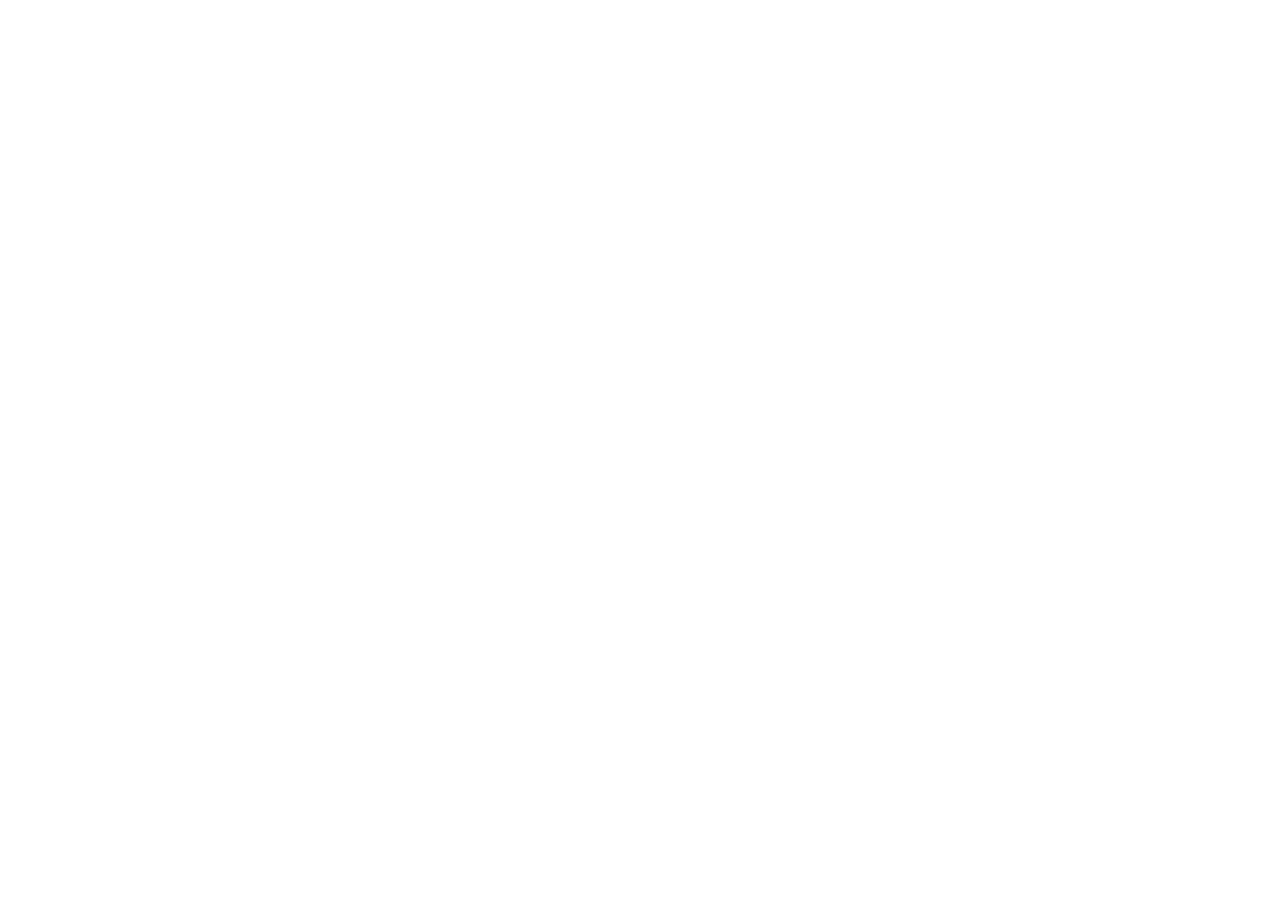
==== index.html @ 4e996780 "Add files via upload" ====
<!doctype html>
<html lang="en">
  <head>
    <meta charset="UTF-8" />
    <link rel="icon" type="image/svg+xml" href="/favicon.svg" />
    <meta name="viewport" content="width=device-width, initial-scale=1.0" />
    <title>part1</title>
  </head>
  <body>
    <div id="root"></div>
    <script type="module" src="/src/main.jsx"></script>
  </body>
</html>
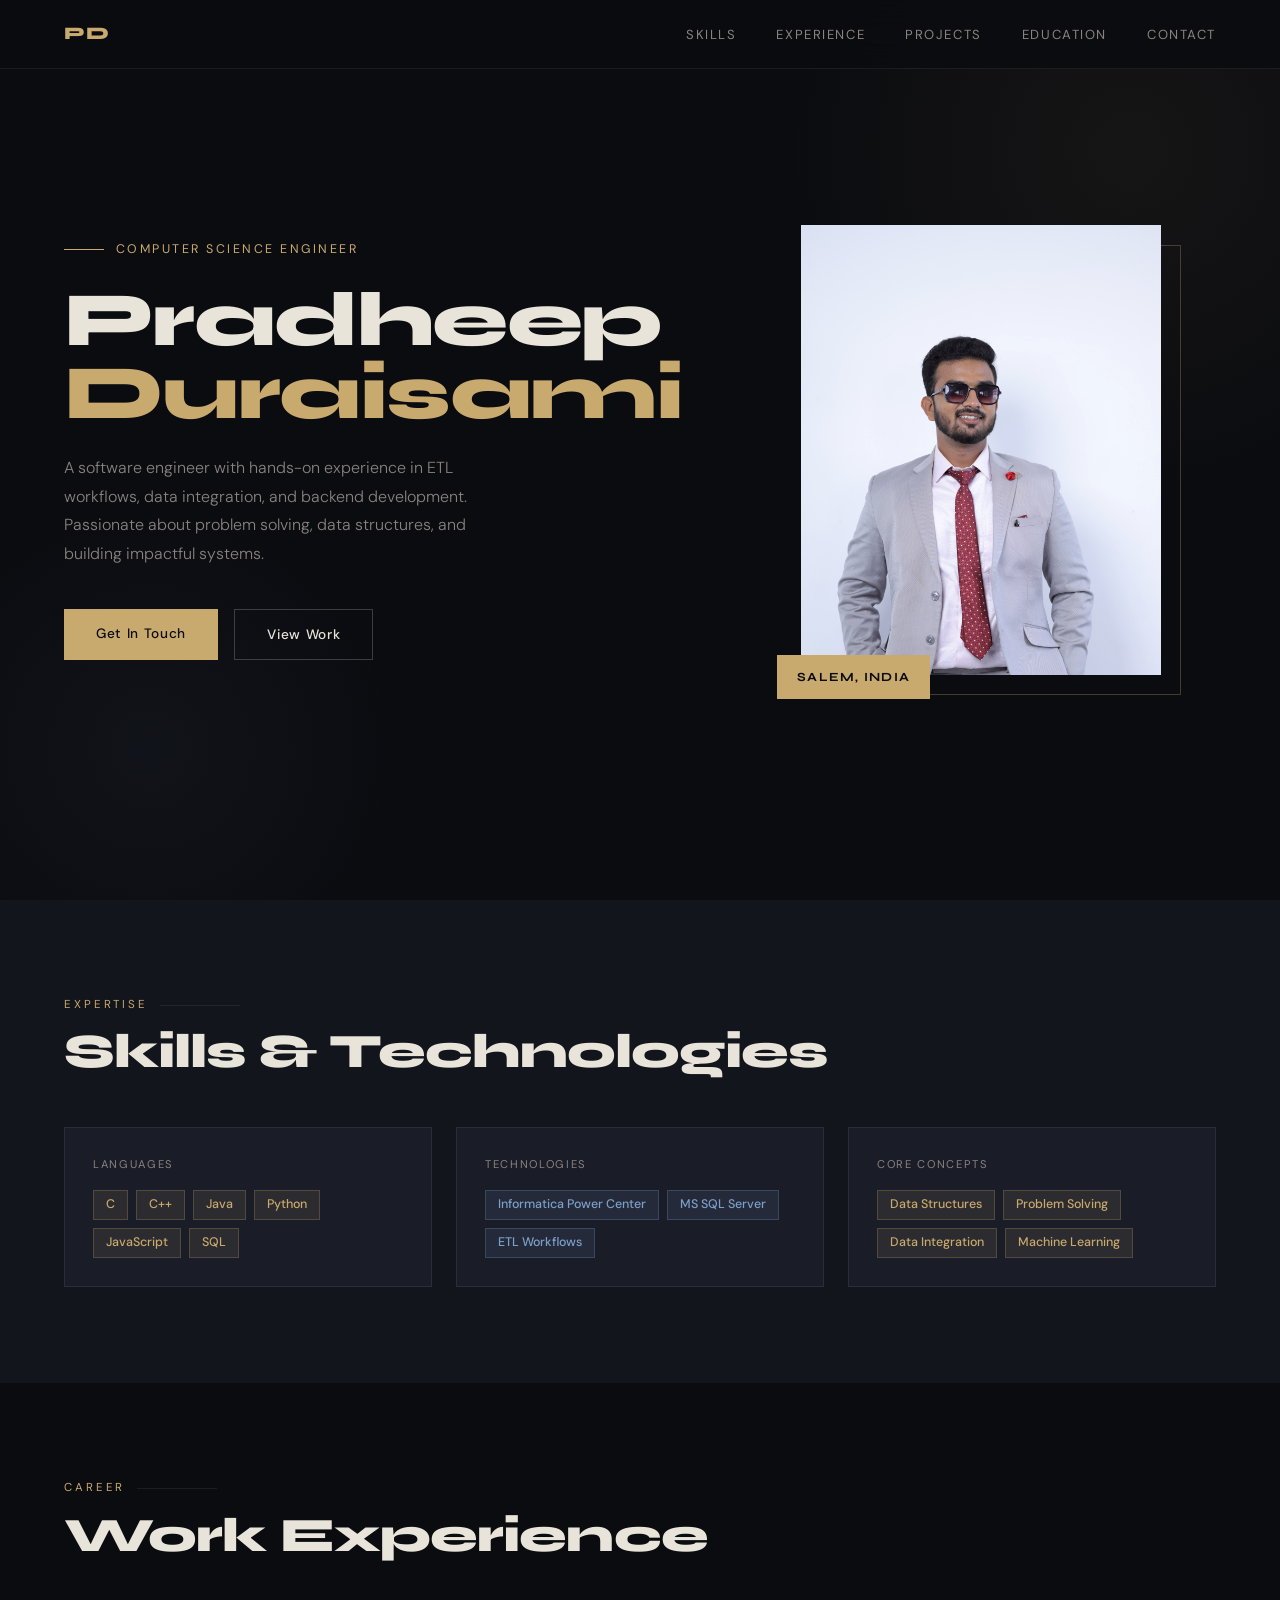
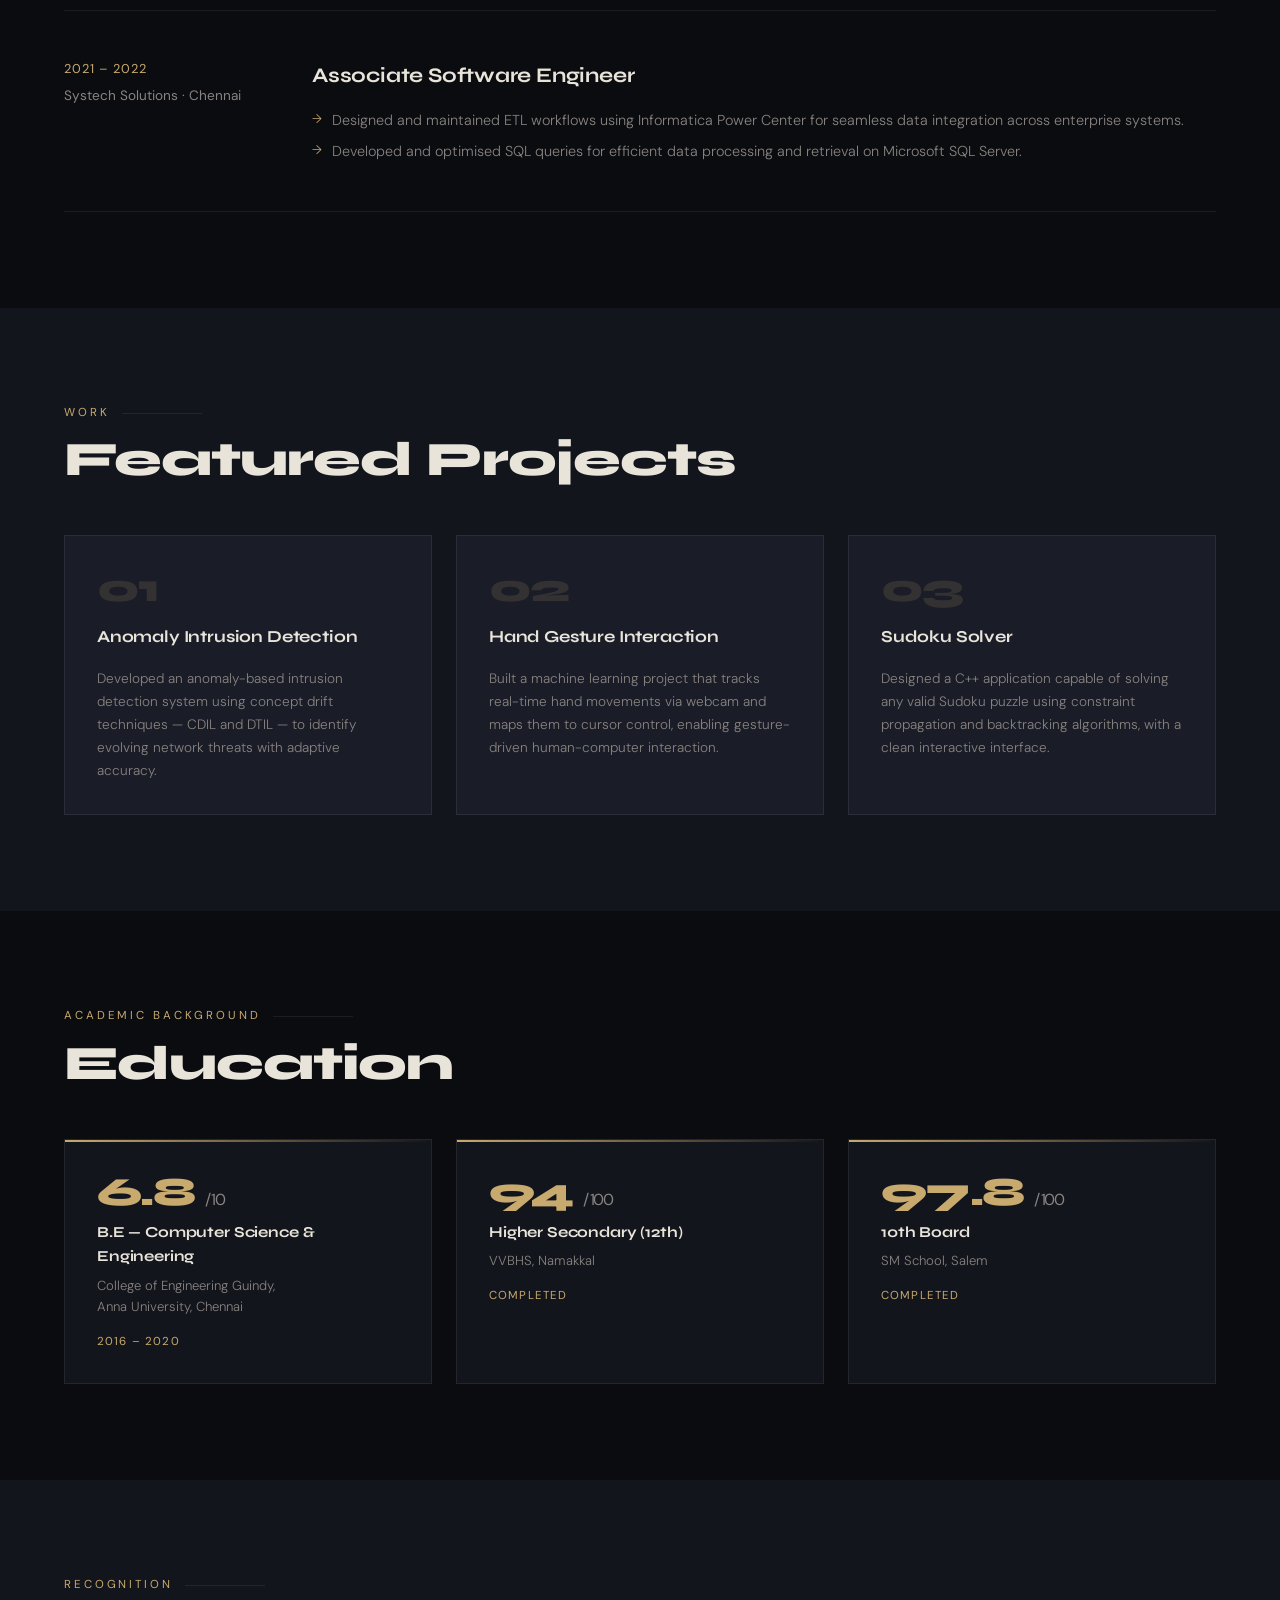
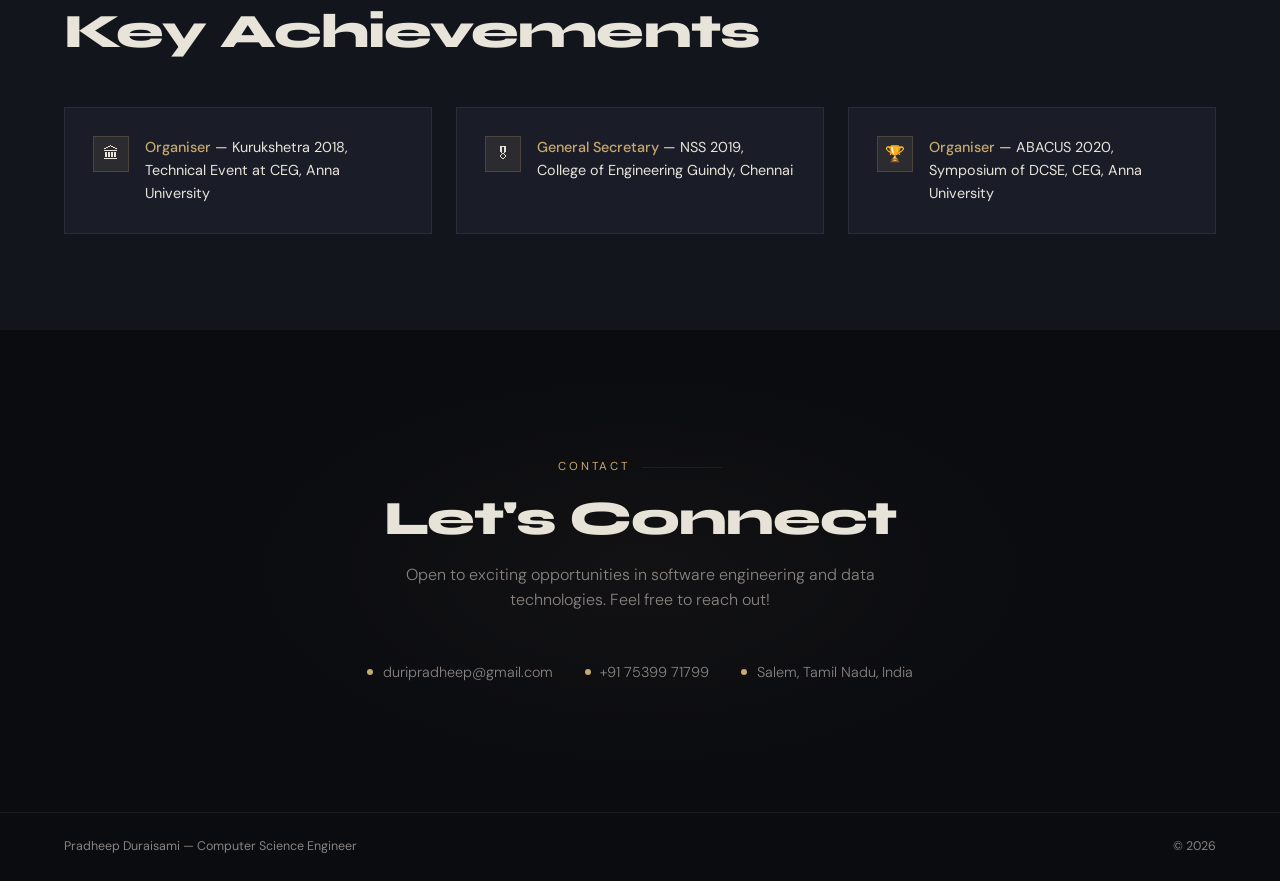
==== commit f1d02260: "Update index.html" ====
--- a/index.html
+++ b/index.html
@@ -1,13 +1,772 @@
-<!doctype html>
+<!DOCTYPE html>
 <html lang="en">
-  <head>
-    <meta charset="UTF-8" />
-    <link rel="icon" type="image/svg+xml" href="/favicon.svg" />
-    <meta name="viewport" content="width=device-width, initial-scale=1.0" />
-    <title>part1</title>
-  </head>
-  <body>
-    <div id="root"></div>
-    <script type="module" src="/src/main.jsx"></script>
-  </body>
+<head>
+<meta charset="UTF-8">
+<meta name="viewport" content="width=device-width, initial-scale=1.0">
+<title>Pradheep D — Portfolio</title>
+<link href="https://fonts.googleapis.com/css2?family=Syne:wght@400;700;800&family=DM+Sans:ital,wght@0,300;0,400;0,500;1,300&display=swap" rel="stylesheet">
+<style>
+  *, *::before, *::after { box-sizing: border-box; margin: 0; padding: 0; }
+
+  :root {
+    --bg: #0b0c10;
+    --surface: #13151c;
+    --card: #1a1d28;
+    --border: rgba(255,255,255,0.07);
+    --accent: #c8a96e;
+    --accent2: #7c9fc9;
+    --text: #e8e4da;
+    --muted: #888380;
+    --tag-bg: rgba(200,169,110,0.1);
+    --tag-border: rgba(200,169,110,0.25);
+  }
+
+  html { scroll-behavior: smooth; }
+
+  body {
+    font-family: 'DM Sans', sans-serif;
+    background: var(--bg);
+    color: var(--text);
+    line-height: 1.6;
+    min-height: 100vh;
+    overflow-x: hidden;
+  }
+
+  nav {
+    position: fixed;
+    top: 0; left: 0; right: 0;
+    z-index: 100;
+    display: flex;
+    justify-content: space-between;
+    align-items: center;
+    padding: 1.25rem 4rem;
+    background: rgba(11,12,16,0.85);
+    backdrop-filter: blur(20px);
+    border-bottom: 0.5px solid var(--border);
+  }
+
+  .nav-logo {
+    font-family: 'Syne', sans-serif;
+    font-weight: 800;
+    font-size: 1.1rem;
+    letter-spacing: 0.08em;
+    color: var(--accent);
+    text-decoration: none;
+  }
+
+  nav ul { display: flex; gap: 2.5rem; list-style: none; }
+
+  nav a {
+    font-size: 0.82rem;
+    letter-spacing: 0.12em;
+    text-transform: uppercase;
+    color: var(--muted);
+    text-decoration: none;
+    transition: color 0.2s;
+  }
+
+  nav a:hover { color: var(--accent); }
+
+  .hamburger {
+    display: none;
+    flex-direction: column;
+    gap: 5px;
+    cursor: pointer;
+    padding: 4px;
+    background: none;
+    border: none;
+  }
+
+  .hamburger span {
+    display: block;
+    width: 24px;
+    height: 1.5px;
+    background: var(--text);
+    transition: transform 0.3s, opacity 0.3s;
+  }
+
+  .hamburger.open span:nth-child(1) { transform: translateY(6.5px) rotate(45deg); }
+  .hamburger.open span:nth-child(2) { opacity: 0; }
+  .hamburger.open span:nth-child(3) { transform: translateY(-6.5px) rotate(-45deg); }
+
+  .mobile-menu {
+    display: none;
+    position: fixed;
+    top: 62px; left: 0; right: 0;
+    background: rgba(11,12,16,0.97);
+    backdrop-filter: blur(20px);
+    border-bottom: 0.5px solid var(--border);
+    z-index: 99;
+    flex-direction: column;
+    padding: 1.5rem 2rem 2rem;
+    gap: 0;
+  }
+
+  .mobile-menu.open { display: flex; }
+
+  .mobile-menu a {
+    font-size: 1.1rem;
+    letter-spacing: 0.12em;
+    text-transform: uppercase;
+    color: var(--muted);
+    text-decoration: none;
+    padding: 1rem 0;
+    border-bottom: 0.5px solid var(--border);
+    transition: color 0.2s;
+    font-family: 'Syne', sans-serif;
+    font-weight: 700;
+  }
+
+  .mobile-menu a:last-child { border-bottom: none; }
+  .mobile-menu a:hover { color: var(--accent); }
+
+  .hero {
+    min-height: 100vh;
+    display: grid;
+    grid-template-columns: 1fr 1fr;
+    align-items: center;
+    padding: 0 4rem;
+    gap: 4rem;
+    position: relative;
+    overflow: hidden;
+  }
+
+  .hero::before {
+    content: '';
+    position: absolute;
+    top: -200px; right: -200px;
+    width: 700px; height: 700px;
+    background: radial-gradient(circle, rgba(200,169,110,0.06) 0%, transparent 70%);
+    pointer-events: none;
+  }
+
+  .hero::after {
+    content: '';
+    position: absolute;
+    bottom: -100px; left: -100px;
+    width: 500px; height: 500px;
+    background: radial-gradient(circle, rgba(124,159,201,0.05) 0%, transparent 70%);
+    pointer-events: none;
+  }
+
+  .hero-content { position: relative; z-index: 1; }
+
+  .hero-eyebrow {
+    font-size: 0.78rem;
+    letter-spacing: 0.2em;
+    text-transform: uppercase;
+    color: var(--accent);
+    margin-bottom: 1.5rem;
+    display: flex;
+    align-items: center;
+    gap: 0.75rem;
+  }
+
+  .hero-eyebrow::before {
+    content: '';
+    display: block;
+    width: 40px; height: 1px;
+    background: var(--accent);
+  }
+
+  h1 {
+    font-family: 'Syne', sans-serif;
+    font-weight: 800;
+    font-size: clamp(3rem, 6vw, 5.5rem);
+    line-height: 0.95;
+    letter-spacing: -0.02em;
+    color: var(--text);
+    margin-bottom: 1.5rem;
+  }
+
+  h1 span { display: block; color: var(--accent); }
+
+  .hero-desc {
+    font-size: 1rem;
+    color: var(--muted);
+    max-width: 440px;
+    line-height: 1.8;
+    margin-bottom: 2.5rem;
+    font-weight: 300;
+  }
+
+  .hero-cta { display: flex; gap: 1rem; flex-wrap: wrap; }
+
+  .btn-primary {
+    padding: 0.85rem 2rem;
+    background: var(--accent);
+    color: #0b0c10;
+    font-family: 'DM Sans', sans-serif;
+    font-size: 0.85rem;
+    font-weight: 500;
+    letter-spacing: 0.05em;
+    border: none;
+    cursor: pointer;
+    text-decoration: none;
+    transition: opacity 0.2s, transform 0.2s;
+    display: inline-block;
+  }
+
+  .btn-primary:hover { opacity: 0.88; transform: translateY(-1px); }
+
+  .btn-outline {
+    padding: 0.85rem 2rem;
+    background: transparent;
+    color: var(--text);
+    font-family: 'DM Sans', sans-serif;
+    font-size: 0.85rem;
+    font-weight: 500;
+    letter-spacing: 0.05em;
+    border: 0.5px solid rgba(255,255,255,0.2);
+    cursor: pointer;
+    text-decoration: none;
+    transition: border-color 0.2s, transform 0.2s;
+    display: inline-block;
+  }
+
+  .btn-outline:hover { border-color: var(--accent); transform: translateY(-1px); }
+
+  .hero-photo {
+    position: relative;
+    display: flex;
+    justify-content: center;
+    align-items: center;
+    z-index: 1;
+  }
+
+  .photo-frame {
+    width: 360px; height: 450px;
+    position: relative;
+  }
+
+  .photo-frame::before {
+    content: '';
+    position: absolute;
+    top: 20px; left: 20px; right: -20px; bottom: -20px;
+    border: 1px solid rgba(200,169,110,0.3);
+    pointer-events: none;
+  }
+
+  .photo-frame img {
+    width: 100%; height: 100%;
+    object-fit: cover;
+    object-position: top center;
+    display: block;
+    filter: grayscale(15%) contrast(1.05);
+  }
+
+  .photo-badge {
+    position: absolute;
+    bottom: -1.5rem; left: -1.5rem;
+    background: var(--accent);
+    color: #0b0c10;
+    padding: 0.75rem 1.25rem;
+    font-family: 'Syne', sans-serif;
+    font-weight: 700;
+    font-size: 0.78rem;
+    letter-spacing: 0.1em;
+    text-transform: uppercase;
+  }
+
+  section { padding: 6rem 4rem; position: relative; }
+
+  .section-label {
+    font-size: 0.72rem;
+    letter-spacing: 0.25em;
+    text-transform: uppercase;
+    color: var(--accent);
+    margin-bottom: 0.75rem;
+    display: flex;
+    align-items: center;
+    gap: 0.75rem;
+  }
+
+  .section-label::after {
+    content: '';
+    flex: 1;
+    height: 0.5px;
+    background: var(--border);
+    max-width: 80px;
+  }
+
+  h2 {
+    font-family: 'Syne', sans-serif;
+    font-weight: 800;
+    font-size: clamp(2rem, 4vw, 3rem);
+    letter-spacing: -0.02em;
+    margin-bottom: 3rem;
+    line-height: 1.1;
+  }
+
+  .skills-section { background: var(--surface); }
+
+  .skills-grid {
+    display: grid;
+    grid-template-columns: repeat(3, 1fr);
+    gap: 1.5rem;
+  }
+
+  .skill-card {
+    background: var(--card);
+    border: 0.5px solid var(--border);
+    padding: 1.75rem;
+    transition: border-color 0.2s, transform 0.2s;
+  }
+
+  .skill-card:hover { border-color: rgba(200,169,110,0.3); transform: translateY(-2px); }
+
+  .skill-card-label {
+    font-size: 0.7rem;
+    letter-spacing: 0.15em;
+    text-transform: uppercase;
+    color: var(--muted);
+    margin-bottom: 1rem;
+  }
+
+  .skill-tags { display: flex; flex-wrap: wrap; gap: 0.5rem; }
+
+  .tag {
+    background: var(--tag-bg);
+    border: 0.5px solid var(--tag-border);
+    color: var(--accent);
+    font-size: 0.78rem;
+    padding: 0.25rem 0.75rem;
+    font-weight: 500;
+  }
+
+  .tag.blue {
+    background: rgba(124,159,201,0.1);
+    border-color: rgba(124,159,201,0.25);
+    color: var(--accent2);
+  }
+
+  .exp-item {
+    display: grid;
+    grid-template-columns: 200px 1fr;
+    gap: 3rem;
+    padding: 3rem 0;
+    border-top: 0.5px solid var(--border);
+  }
+
+  .exp-item:last-child { border-bottom: 0.5px solid var(--border); }
+
+  .exp-date { font-size: 0.8rem; color: var(--accent); letter-spacing: 0.08em; margin-bottom: 0.35rem; }
+  .exp-company { font-size: 0.85rem; color: var(--muted); }
+
+  .exp-title {
+    font-family: 'Syne', sans-serif;
+    font-weight: 700;
+    font-size: 1.3rem;
+    margin-bottom: 1rem;
+    letter-spacing: -0.01em;
+  }
+
+  .exp-bullets { list-style: none; margin-top: 0.75rem; display: flex; flex-direction: column; gap: 0.5rem; }
+
+  .exp-bullets li {
+    color: var(--muted);
+    font-size: 0.9rem;
+    padding-left: 1.25rem;
+    position: relative;
+    font-weight: 300;
+  }
+
+  .exp-bullets li::before { content: '→'; position: absolute; left: 0; color: var(--accent); font-size: 0.8rem; }
+
+  .projects-section { background: var(--surface); }
+
+  .projects-grid { display: grid; grid-template-columns: repeat(3, 1fr); gap: 1.5rem; }
+
+  .project-card {
+    background: var(--card);
+    border: 0.5px solid var(--border);
+    padding: 2rem;
+    display: flex;
+    flex-direction: column;
+    gap: 1rem;
+    transition: border-color 0.2s, transform 0.2s;
+  }
+
+  .project-card:hover { border-color: rgba(200,169,110,0.3); transform: translateY(-3px); }
+
+  .project-num {
+    font-family: 'Syne', sans-serif;
+    font-size: 2.5rem;
+    font-weight: 800;
+    color: rgba(200,169,110,0.15);
+    line-height: 1;
+    letter-spacing: -0.04em;
+  }
+
+  .project-name {
+    font-family: 'Syne', sans-serif;
+    font-weight: 700;
+    font-size: 1.05rem;
+    letter-spacing: -0.01em;
+    color: var(--text);
+  }
+
+  .project-desc { font-size: 0.85rem; color: var(--muted); line-height: 1.7; font-weight: 300; flex: 1; }
+
+  .edu-grid { display: grid; grid-template-columns: repeat(3, 1fr); gap: 1.5rem; }
+
+  .edu-card {
+    background: var(--surface);
+    border: 0.5px solid var(--border);
+    padding: 2rem;
+    position: relative;
+    overflow: hidden;
+  }
+
+  .edu-card::before {
+    content: '';
+    position: absolute;
+    top: 0; left: 0; right: 0;
+    height: 2px;
+    background: linear-gradient(90deg, var(--accent), transparent);
+  }
+
+  .edu-gpa {
+    font-family: 'Syne', sans-serif;
+    font-weight: 800;
+    font-size: 2.5rem;
+    color: var(--accent);
+    letter-spacing: -0.04em;
+    line-height: 1;
+    margin-bottom: 0.5rem;
+  }
+
+  .edu-gpa span { font-size: 1rem; font-weight: 400; font-family: 'DM Sans', sans-serif; color: var(--muted); }
+
+  .edu-degree { font-family: 'Syne', sans-serif; font-weight: 700; font-size: 0.95rem; margin-bottom: 0.4rem; letter-spacing: -0.01em; }
+  .edu-school { font-size: 0.82rem; color: var(--muted); font-weight: 300; line-height: 1.6; }
+  .edu-year { font-size: 0.72rem; color: var(--accent); letter-spacing: 0.1em; text-transform: uppercase; margin-top: 1rem; }
+
+  .achieve-section { background: var(--surface); }
+
+  .achieve-list { display: grid; grid-template-columns: repeat(3, 1fr); gap: 1.5rem; }
+
+  .achieve-item {
+    background: var(--card);
+    border: 0.5px solid var(--border);
+    padding: 1.75rem;
+    display: flex;
+    gap: 1rem;
+    align-items: flex-start;
+    transition: border-color 0.2s;
+  }
+
+  .achieve-item:hover { border-color: rgba(200,169,110,0.3); }
+
+  .achieve-icon {
+    width: 36px; height: 36px;
+    background: rgba(200,169,110,0.1);
+    border: 0.5px solid rgba(200,169,110,0.2);
+    display: flex;
+    align-items: center;
+    justify-content: center;
+    flex-shrink: 0;
+    font-size: 1rem;
+  }
+
+  .achieve-text { font-size: 0.9rem; color: var(--text); line-height: 1.6; font-weight: 400; }
+  .achieve-text strong { color: var(--accent); font-weight: 500; }
+
+  .contact-section { text-align: center; padding: 8rem 4rem; position: relative; overflow: hidden; }
+
+  .contact-section::before {
+    content: '';
+    position: absolute;
+    top: 50%; left: 50%;
+    transform: translate(-50%, -50%);
+    width: 800px; height: 400px;
+    background: radial-gradient(ellipse, rgba(200,169,110,0.04) 0%, transparent 70%);
+    pointer-events: none;
+  }
+
+  .contact-section h2 { margin-bottom: 1rem; }
+
+  .contact-desc {
+    color: var(--muted);
+    font-size: 1rem;
+    font-weight: 300;
+    max-width: 480px;
+    margin: 0 auto 3rem;
+  }
+
+  .contact-links { display: flex; justify-content: center; gap: 2rem; flex-wrap: wrap; }
+
+  .contact-link {
+    display: flex;
+    align-items: center;
+    gap: 0.6rem;
+    color: var(--muted);
+    font-size: 0.9rem;
+    text-decoration: none;
+    transition: color 0.2s;
+    font-weight: 300;
+  }
+
+  .contact-link:hover { color: var(--accent); }
+
+  .contact-link .dot { width: 6px; height: 6px; background: var(--accent); border-radius: 50%; flex-shrink: 0; }
+
+  footer {
+    border-top: 0.5px solid var(--border);
+    padding: 1.5rem 4rem;
+    display: flex;
+    justify-content: space-between;
+    align-items: center;
+    font-size: 0.78rem;
+    color: var(--muted);
+  }
+
+  @keyframes fadeInUp {
+    from { opacity: 0; transform: translateY(24px); }
+    to { opacity: 1; transform: translateY(0); }
+  }
+
+  .hero-content > * { animation: fadeInUp 0.7s ease both; }
+  .hero-eyebrow { animation-delay: 0.1s; }
+  h1 { animation-delay: 0.2s; }
+  .hero-desc { animation-delay: 0.35s; }
+  .hero-cta { animation-delay: 0.5s; }
+  .hero-photo { animation: fadeInUp 0.8s ease 0.3s both; }
+
+  @media (max-width: 900px) {
+    nav { padding: 1rem 1.5rem; }
+    nav ul { display: none; }
+    .hamburger { display: flex; }
+    .hero { grid-template-columns: 1fr; padding: 6rem 1.5rem 3rem; text-align: center; }
+    .hero-eyebrow { justify-content: center; }
+    .hero-desc { max-width: 100%; }
+    .hero-cta { justify-content: center; }
+    .hero-photo { order: -1; }
+    .photo-frame { width: 260px; height: 320px; }
+    section { padding: 4rem 1.5rem; }
+    .skills-grid, .projects-grid, .edu-grid, .achieve-list { grid-template-columns: 1fr; }
+    .exp-item { grid-template-columns: 1fr; gap: 1rem; }
+    footer { flex-direction: column; gap: 0.5rem; text-align: center; }
+  }
+</style>
+</head>
+<body>
+
+<nav>
+  <a href="#" class="nav-logo">PD</a>
+  <ul>
+    <li><a href="#skills">Skills</a></li>
+    <li><a href="#experience">Experience</a></li>
+    <li><a href="#projects">Projects</a></li>
+    <li><a href="#education">Education</a></li>
+    <li><a href="#contact">Contact</a></li>
+  </ul>
+  <button class="hamburger" id="hamburger" aria-label="Toggle menu">
+    <span></span>
+    <span></span>
+    <span></span>
+  </button>
+</nav>
+
+<div class="mobile-menu" id="mobile-menu">
+  <a href="#skills" onclick="closeMenu()">Skills</a>
+  <a href="#experience" onclick="closeMenu()">Experience</a>
+  <a href="#projects" onclick="closeMenu()">Projects</a>
+  <a href="#education" onclick="closeMenu()">Education</a>
+  <a href="#contact" onclick="closeMenu()">Contact</a>
+</div>
+
+<script>
+  const btn = document.getElementById('hamburger');
+  const menu = document.getElementById('mobile-menu');
+  btn.addEventListener('click', () => {
+    btn.classList.toggle('open');
+    menu.classList.toggle('open');
+  });
+  function closeMenu() {
+    btn.classList.remove('open');
+    menu.classList.remove('open');
+  }
+</script>
+
+<section class="hero" id="home">
+  <div class="hero-content">
+    <div class="hero-eyebrow">Computer Science Engineer</div>
+    <h1>Pradheep<span>Duraisami</span></h1>
+    <p class="hero-desc">
+      A software engineer with hands-on experience in ETL workflows, data integration,
+      and backend development. Passionate about problem solving, data structures,
+      and building impactful systems.
+    </p>
+    <div class="hero-cta">
+      <a href="#contact" class="btn-primary">Get In Touch</a>
+      <a href="#projects" class="btn-outline">View Work</a>
+    </div>
+  </div>
+  <div class="hero-photo">
+    <div class="photo-frame">
+      <!-- Replace the src below with your hosted image URL -->
+      <img src="IMG_2206.JPG" alt="Pradheep Duraisami" />
+      <div class="photo-badge">Salem, India</div>
+    </div>
+  </div>
+</section>
+
+<section class="skills-section" id="skills">
+  <div class="section-label">Expertise</div>
+  <h2>Skills & Technologies</h2>
+  <div class="skills-grid">
+    <div class="skill-card">
+      <div class="skill-card-label">Languages</div>
+      <div class="skill-tags">
+        <span class="tag">C</span>
+        <span class="tag">C++</span>
+        <span class="tag">Java</span>
+        <span class="tag">Python</span>
+        <span class="tag">JavaScript</span>
+        <span class="tag">SQL</span>
+      </div>
+    </div>
+    <div class="skill-card">
+      <div class="skill-card-label">Technologies</div>
+      <div class="skill-tags">
+        <span class="tag blue">Informatica Power Center</span>
+        <span class="tag blue">MS SQL Server</span>
+        <span class="tag blue">ETL Workflows</span>
+      </div>
+    </div>
+    <div class="skill-card">
+      <div class="skill-card-label">Core Concepts</div>
+      <div class="skill-tags">
+        <span class="tag">Data Structures</span>
+        <span class="tag">Problem Solving</span>
+        <span class="tag">Data Integration</span>
+        <span class="tag">Machine Learning</span>
+      </div>
+    </div>
+  </div>
+</section>
+
+<section id="experience">
+  <div class="section-label">Career</div>
+  <h2>Work Experience</h2>
+  <div class="exp-item">
+    <div class="exp-meta">
+      <div class="exp-date">2021 – 2022</div>
+      <div class="exp-company">Systech Solutions · Chennai</div>
+    </div>
+    <div class="exp-body">
+      <div class="exp-title">Associate Software Engineer</div>
+      <ul class="exp-bullets">
+        <li>Designed and maintained ETL workflows using Informatica Power Center for seamless data integration across enterprise systems.</li>
+        <li>Developed and optimised SQL queries for efficient data processing and retrieval on Microsoft SQL Server.</li>
+      </ul>
+    </div>
+  </div>
+</section>
+
+<section class="projects-section" id="projects">
+  <div class="section-label">Work</div>
+  <h2>Featured Projects</h2>
+  <div class="projects-grid">
+    <div class="project-card">
+      <div class="project-num">01</div>
+      <div class="project-name">Anomaly Intrusion Detection</div>
+      <div class="project-desc">
+        Developed an anomaly-based intrusion detection system using concept drift techniques — CDIL and DTIL — to identify evolving network threats with adaptive accuracy.
+      </div>
+    </div>
+    <div class="project-card">
+      <div class="project-num">02</div>
+      <div class="project-name">Hand Gesture Interaction</div>
+      <div class="project-desc">
+        Built a machine learning project that tracks real-time hand movements via webcam and maps them to cursor control, enabling gesture-driven human-computer interaction.
+      </div>
+    </div>
+    <div class="project-card">
+      <div class="project-num">03</div>
+      <div class="project-name">Sudoku Solver</div>
+      <div class="project-desc">
+        Designed a C++ application capable of solving any valid Sudoku puzzle using constraint propagation and backtracking algorithms, with a clean interactive interface.
+      </div>
+    </div>
+  </div>
+</section>
+
+<section id="education">
+  <div class="section-label">Academic Background</div>
+  <h2>Education</h2>
+  <div class="edu-grid">
+    <div class="edu-card">
+      <div class="edu-gpa">6.8 <span>/ 10</span></div>
+      <div class="edu-degree">B.E — Computer Science & Engineering</div>
+      <div class="edu-school">College of Engineering Guindy,<br>Anna University, Chennai</div>
+      <div class="edu-year">2016 – 2020</div>
+    </div>
+    <div class="edu-card">
+      <div class="edu-gpa">94 <span>/ 100</span></div>
+      <div class="edu-degree">Higher Secondary (12th)</div>
+      <div class="edu-school">VVBHS, Namakkal</div>
+      <div class="edu-year">Completed</div>
+    </div>
+    <div class="edu-card">
+      <div class="edu-gpa">97.8 <span>/ 100</span></div>
+      <div class="edu-degree">10th Board</div>
+      <div class="edu-school">SM School, Salem</div>
+      <div class="edu-year">Completed</div>
+    </div>
+  </div>
+</section>
+
+<section class="achieve-section" id="achievements">
+  <div class="section-label">Recognition</div>
+  <h2>Key Achievements</h2>
+  <div class="achieve-list">
+    <div class="achieve-item">
+      <div class="achieve-icon">🏛</div>
+      <div class="achieve-text">
+        <strong>Organiser</strong> — Kurukshetra 2018, Technical Event at CEG, Anna University
+      </div>
+    </div>
+    <div class="achieve-item">
+      <div class="achieve-icon">🎖</div>
+      <div class="achieve-text">
+        <strong>General Secretary</strong> — NSS 2019, College of Engineering Guindy, Chennai
+      </div>
+    </div>
+    <div class="achieve-item">
+      <div class="achieve-icon">🏆</div>
+      <div class="achieve-text">
+        <strong>Organiser</strong> — ABACUS 2020, Symposium of DCSE, CEG, Anna University
+      </div>
+    </div>
+  </div>
+</section>
+
+<section class="contact-section" id="contact">
+  <div class="section-label" style="justify-content:center; margin-bottom:1rem;">Contact</div>
+  <h2>Let's Connect</h2>
+  <p class="contact-desc">Open to exciting opportunities in software engineering and data technologies. Feel free to reach out!</p>
+  <div class="contact-links">
+    <a href="mailto:duripradheep@gmail.com" class="contact-link">
+      <span class="dot"></span>
+      duripradheep@gmail.com
+    </a>
+    <a href="tel:+917539971799" class="contact-link">
+      <span class="dot"></span>
+      +91 75399 71799
+    </a>
+    <span class="contact-link">
+      <span class="dot"></span>
+      Salem, Tamil Nadu, India
+    </span>
+  </div>
+</section>
+
+<footer>
+  <span>Pradheep Duraisami — Computer Science Engineer</span>
+  <span>© 2026</span>
+</footer>
+
+</body>
 </html>
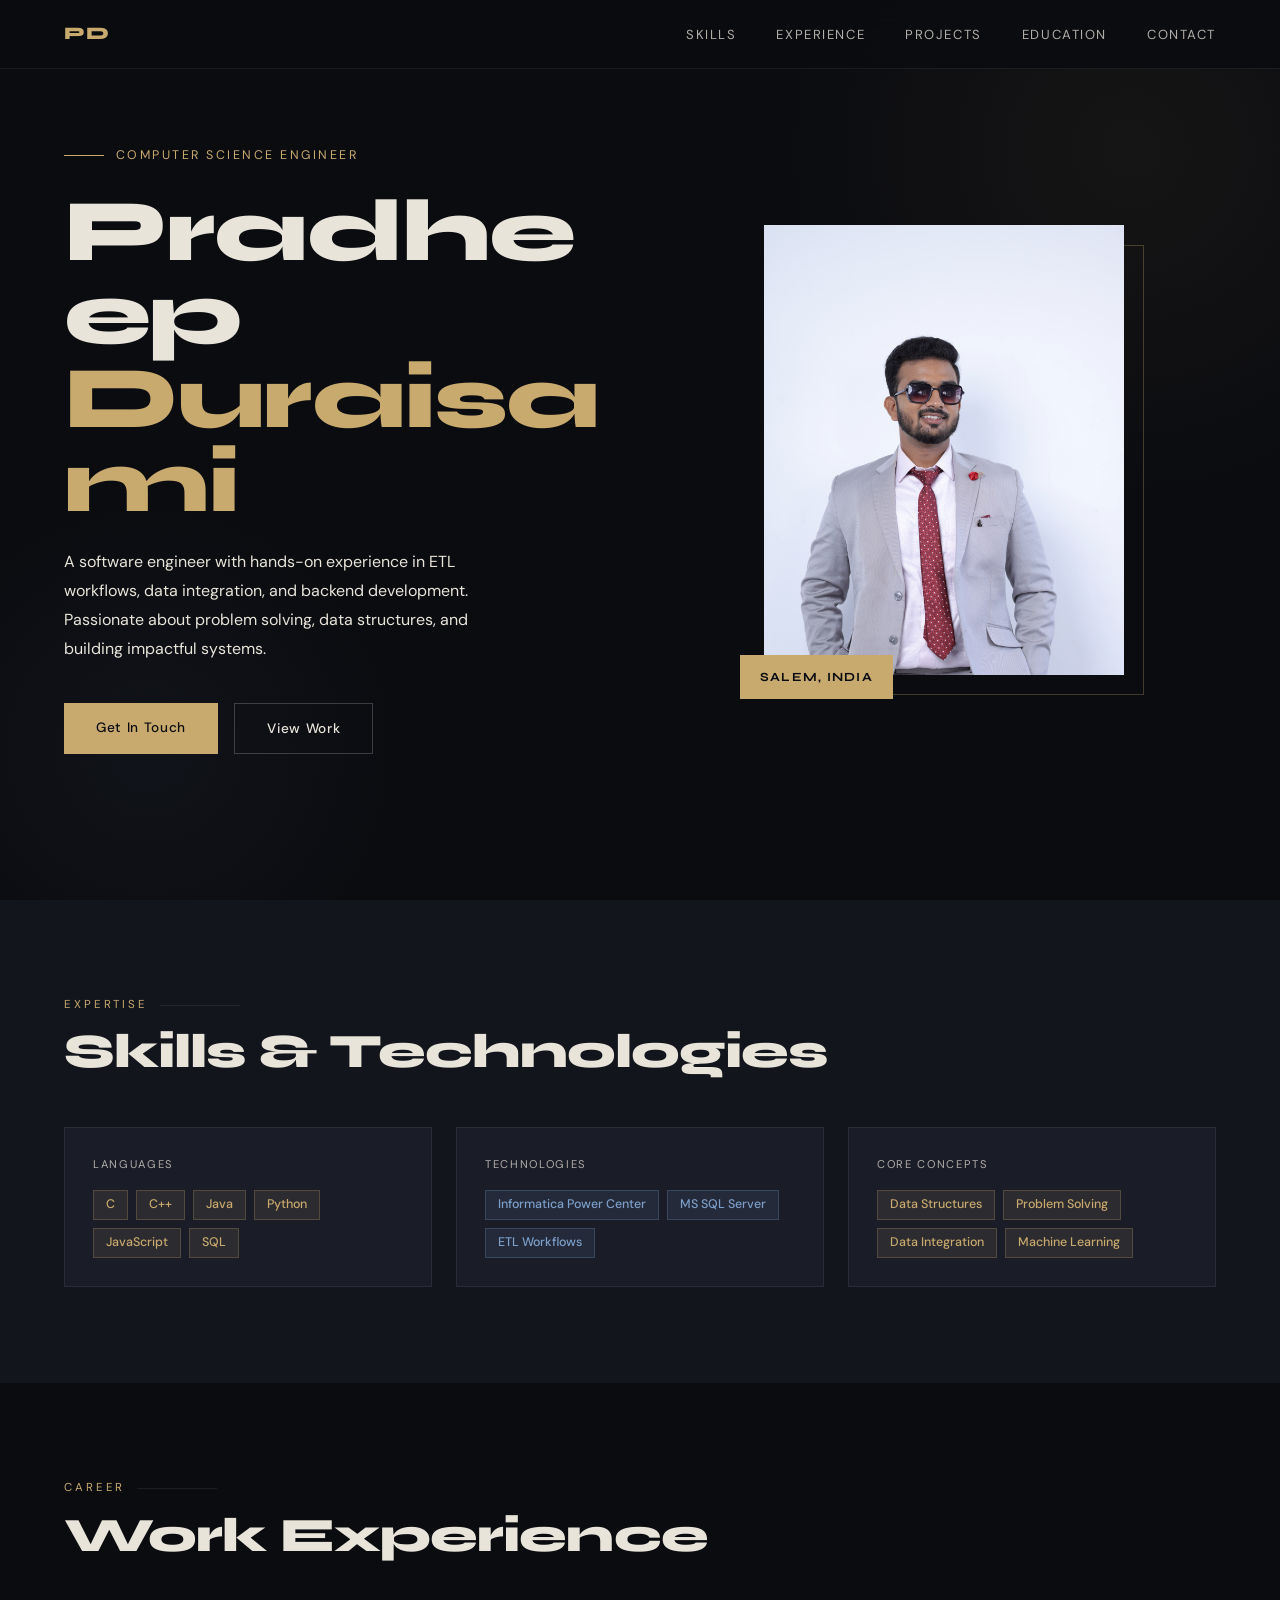
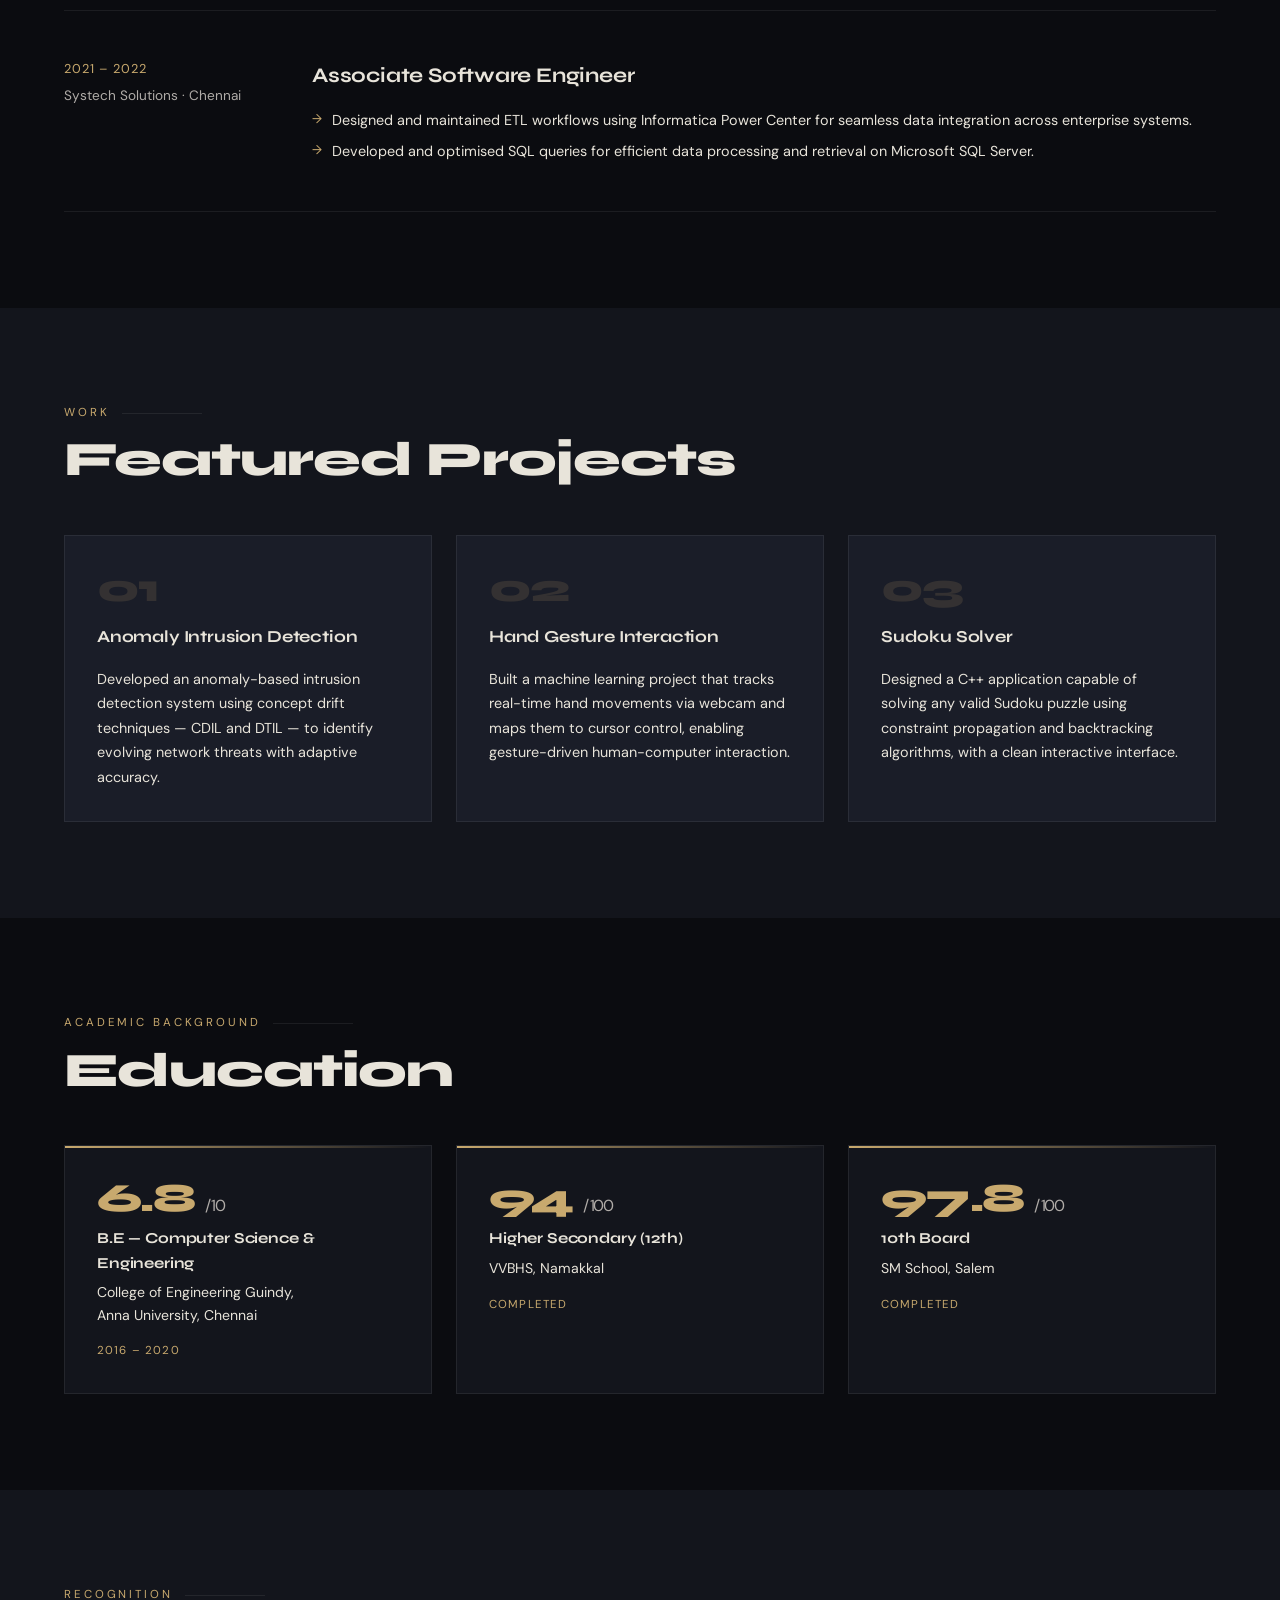
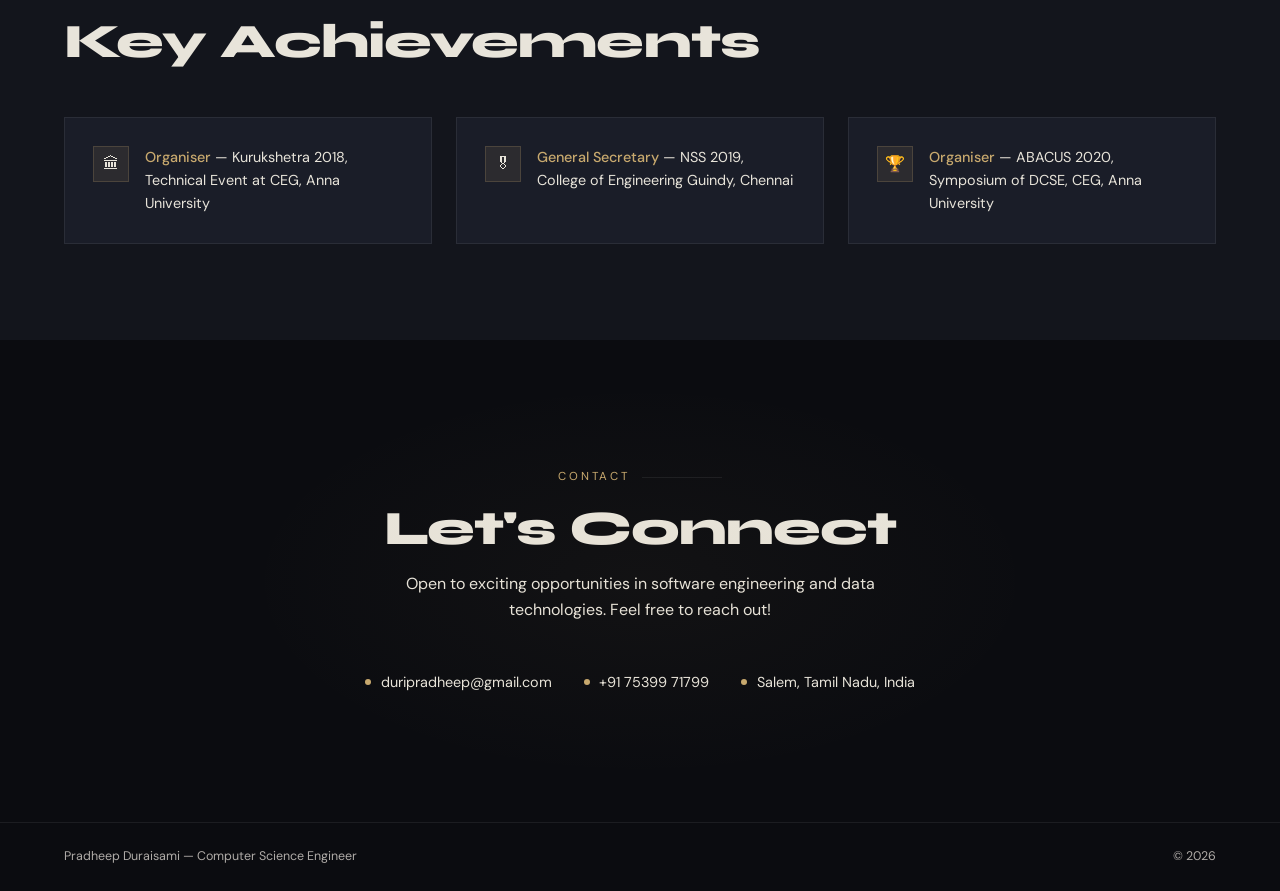
==== commit 5b12ac48: "Update index.html" ====
--- a/index.html
+++ b/index.html
@@ -16,12 +16,12 @@
     --accent: #c8a96e;
     --accent2: #7c9fc9;
     --text: #e8e4da;
-    --muted: #888380;
+    --muted: #b0aca8;
     --tag-bg: rgba(200,169,110,0.1);
     --tag-border: rgba(200,169,110,0.25);
   }
 
-  html { scroll-behavior: smooth; }
+  html { scroll-behavior: smooth; overflow-x: hidden; }
 
   body {
     font-family: 'DM Sans', sans-serif;
@@ -30,6 +30,7 @@
     line-height: 1.6;
     min-height: 100vh;
     overflow-x: hidden;
+    width: 100%;
   }
 
   nav {
@@ -129,6 +130,8 @@
     gap: 4rem;
     position: relative;
     overflow: hidden;
+    width: 100%;
+    box-sizing: border-box;
   }
 
   .hero::before {
@@ -172,22 +175,23 @@
   h1 {
     font-family: 'Syne', sans-serif;
     font-weight: 800;
-    font-size: clamp(3rem, 6vw, 5.5rem);
+    font-size: clamp(2.2rem, 10vw, 5.5rem);
     line-height: 0.95;
     letter-spacing: -0.02em;
     color: var(--text);
     margin-bottom: 1.5rem;
+    word-break: break-word;
   }
 
   h1 span { display: block; color: var(--accent); }
 
   .hero-desc {
     font-size: 1rem;
-    color: var(--muted);
+    color: var(--text);
     max-width: 440px;
     line-height: 1.8;
     margin-bottom: 2.5rem;
-    font-weight: 300;
+    font-weight: 400;
   }
 
   .hero-cta { display: flex; gap: 1rem; flex-wrap: wrap; }
@@ -292,10 +296,11 @@
   h2 {
     font-family: 'Syne', sans-serif;
     font-weight: 800;
-    font-size: clamp(2rem, 4vw, 3rem);
+    font-size: clamp(1.6rem, 8vw, 3rem);
     letter-spacing: -0.02em;
     margin-bottom: 3rem;
     line-height: 1.1;
+    word-break: break-word;
   }
 
   .skills-section { background: var(--surface); }
@@ -364,11 +369,11 @@
   .exp-bullets { list-style: none; margin-top: 0.75rem; display: flex; flex-direction: column; gap: 0.5rem; }
 
   .exp-bullets li {
-    color: var(--muted);
+    color: var(--text);
     font-size: 0.9rem;
     padding-left: 1.25rem;
     position: relative;
-    font-weight: 300;
+    font-weight: 400;
   }
 
   .exp-bullets li::before { content: '→'; position: absolute; left: 0; color: var(--accent); font-size: 0.8rem; }
@@ -406,7 +411,7 @@
     color: var(--text);
   }
 
-  .project-desc { font-size: 0.85rem; color: var(--muted); line-height: 1.7; font-weight: 300; flex: 1; }
+  .project-desc { font-size: 0.9rem; color: var(--text); line-height: 1.7; font-weight: 400; flex: 1; }
 
   .edu-grid { display: grid; grid-template-columns: repeat(3, 1fr); gap: 1.5rem; }
 
@@ -439,7 +444,7 @@
   .edu-gpa span { font-size: 1rem; font-weight: 400; font-family: 'DM Sans', sans-serif; color: var(--muted); }
 
   .edu-degree { font-family: 'Syne', sans-serif; font-weight: 700; font-size: 0.95rem; margin-bottom: 0.4rem; letter-spacing: -0.01em; }
-  .edu-school { font-size: 0.82rem; color: var(--muted); font-weight: 300; line-height: 1.6; }
+  .edu-school { font-size: 0.88rem; color: var(--text); font-weight: 400; line-height: 1.6; }
   .edu-year { font-size: 0.72rem; color: var(--accent); letter-spacing: 0.1em; text-transform: uppercase; margin-top: 1rem; }
 
   .achieve-section { background: var(--surface); }
@@ -487,9 +492,9 @@
   .contact-section h2 { margin-bottom: 1rem; }
 
   .contact-desc {
-    color: var(--muted);
+    color: var(--text);
     font-size: 1rem;
-    font-weight: 300;
+    font-weight: 400;
     max-width: 480px;
     margin: 0 auto 3rem;
   }
@@ -500,11 +505,11 @@
     display: flex;
     align-items: center;
     gap: 0.6rem;
-    color: var(--muted);
+    color: var(--text);
     font-size: 0.9rem;
     text-decoration: none;
     transition: color 0.2s;
-    font-weight: 300;
+    font-weight: 400;
   }
 
   .contact-link:hover { color: var(--accent); }
@@ -533,20 +538,49 @@
   .hero-cta { animation-delay: 0.5s; }
   .hero-photo { animation: fadeInUp 0.8s ease 0.3s both; }
 
-  @media (max-width: 900px) {
-    nav { padding: 1rem 1.5rem; }
+  @media (max-width: 768px) {
+    nav { padding: 1rem 1.25rem; }
     nav ul { display: none; }
     .hamburger { display: flex; }
-    .hero { grid-template-columns: 1fr; padding: 6rem 1.5rem 3rem; text-align: center; }
-    .hero-eyebrow { justify-content: center; }
-    .hero-desc { max-width: 100%; }
+
+    .hero {
+      grid-template-columns: 1fr;
+      padding: 5rem 1.25rem 3rem;
+      text-align: center;
+      gap: 2rem;
+      min-height: auto;
+    }
+    .hero-eyebrow { justify-content: center; font-size: 0.7rem; }
+    .hero-desc { max-width: 100%; font-size: 0.95rem; }
     .hero-cta { justify-content: center; }
     .hero-photo { order: -1; }
-    .photo-frame { width: 260px; height: 320px; }
-    section { padding: 4rem 1.5rem; }
-    .skills-grid, .projects-grid, .edu-grid, .achieve-list { grid-template-columns: 1fr; }
-    .exp-item { grid-template-columns: 1fr; gap: 1rem; }
-    footer { flex-direction: column; gap: 0.5rem; text-align: center; }
+    .photo-frame { width: 220px; height: 280px; }
+    .photo-frame::before { display: none; }
+    .photo-badge { bottom: -1rem; left: -0.5rem; font-size: 0.68rem; padding: 0.5rem 0.9rem; }
+
+    section { padding: 3rem 1.25rem; width: 100%; box-sizing: border-box; }
+
+    .skills-grid,
+    .projects-grid,
+    .edu-grid,
+    .achieve-list { grid-template-columns: 1fr; }
+
+    .exp-item { grid-template-columns: 1fr; gap: 0.75rem; padding: 2rem 0; }
+    .exp-title { font-size: 1.1rem; }
+    .exp-bullets li { font-size: 0.95rem; }
+
+    .project-desc { font-size: 0.95rem; }
+    .project-num { font-size: 2rem; }
+
+    .edu-gpa { font-size: 2rem; }
+
+    .contact-section { padding: 4rem 1.25rem; }
+    .contact-links { flex-direction: column; align-items: center; gap: 1rem; }
+    .contact-link { font-size: 0.95rem; }
+
+    footer { flex-direction: column; gap: 0.5rem; text-align: center; padding: 1.25rem; }
+
+    * { max-width: 100%; }
   }
 </style>
 </head>
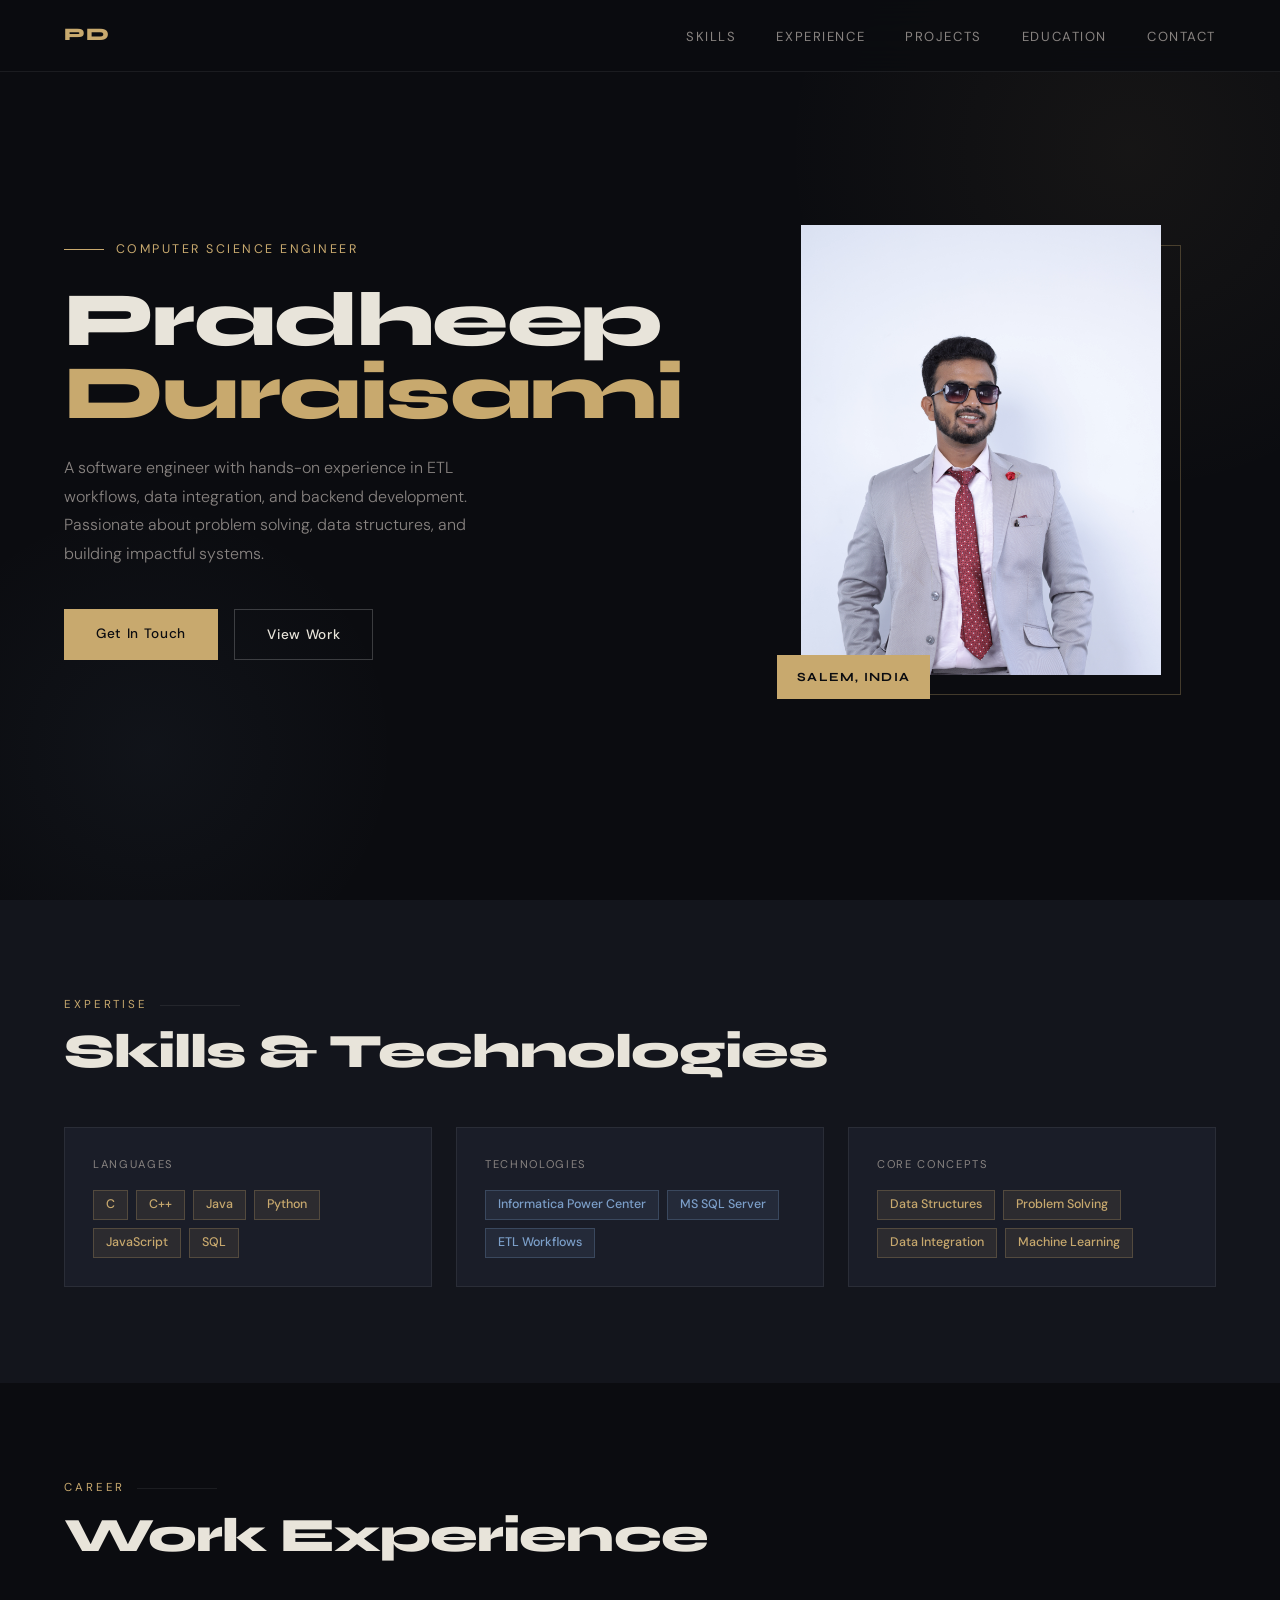
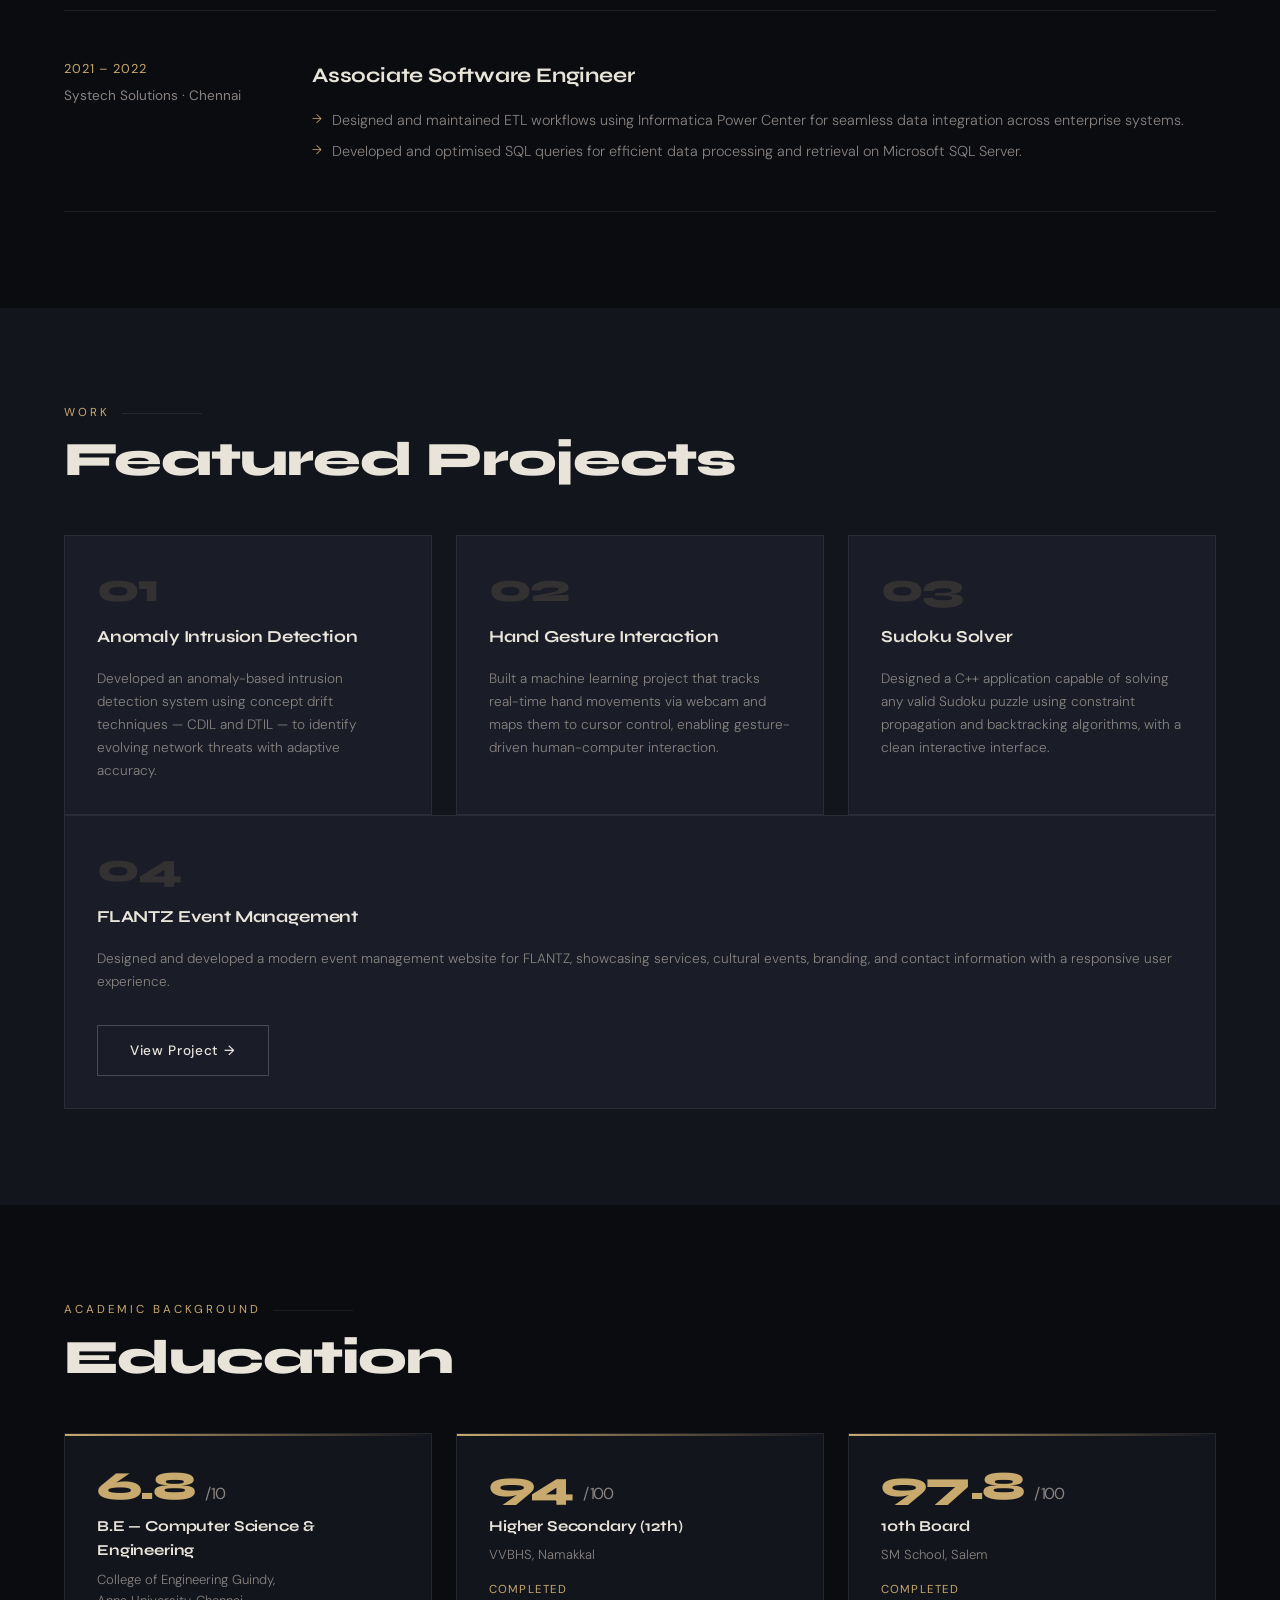
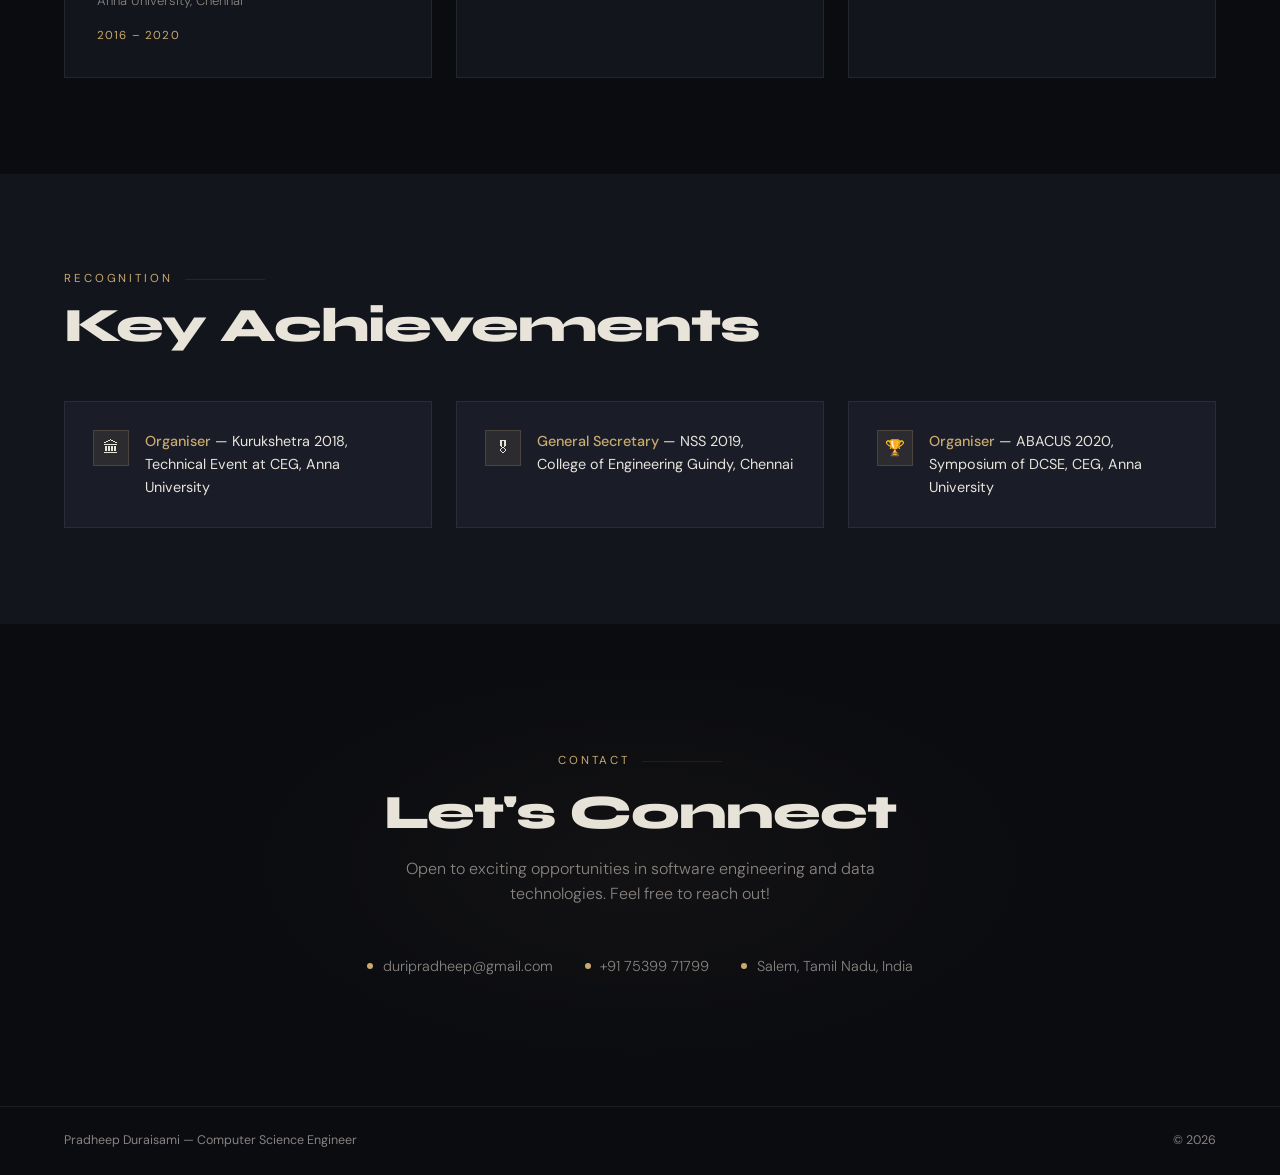
==== commit f431e524: "Update index.html" ====
--- a/index.html
+++ b/index.html
@@ -1,806 +1,257 @@
 <!DOCTYPE html>
 <html lang="en">
 <head>
-<meta charset="UTF-8">
-<meta name="viewport" content="width=device-width, initial-scale=1.0">
-<title>Pradheep D — Portfolio</title>
-<link href="https://fonts.googleapis.com/css2?family=Syne:wght@400;700;800&family=DM+Sans:ital,wght@0,300;0,400;0,500;1,300&display=swap" rel="stylesheet">
-<style>
-  *, *::before, *::after { box-sizing: border-box; margin: 0; padding: 0; }
-
-  :root {
-    --bg: #0b0c10;
-    --surface: #13151c;
-    --card: #1a1d28;
-    --border: rgba(255,255,255,0.07);
-    --accent: #c8a96e;
-    --accent2: #7c9fc9;
-    --text: #e8e4da;
-    --muted: #b0aca8;
-    --tag-bg: rgba(200,169,110,0.1);
-    --tag-border: rgba(200,169,110,0.25);
-  }
-
-  html { scroll-behavior: smooth; overflow-x: hidden; }
-
-  body {
-    font-family: 'DM Sans', sans-serif;
-    background: var(--bg);
-    color: var(--text);
-    line-height: 1.6;
-    min-height: 100vh;
-    overflow-x: hidden;
-    width: 100%;
-  }
-
-  nav {
-    position: fixed;
-    top: 0; left: 0; right: 0;
-    z-index: 100;
-    display: flex;
-    justify-content: space-between;
-    align-items: center;
-    padding: 1.25rem 4rem;
-    background: rgba(11,12,16,0.85);
-    backdrop-filter: blur(20px);
-    border-bottom: 0.5px solid var(--border);
-  }
-
-  .nav-logo {
-    font-family: 'Syne', sans-serif;
-    font-weight: 800;
-    font-size: 1.1rem;
-    letter-spacing: 0.08em;
-    color: var(--accent);
-    text-decoration: none;
-  }
-
-  nav ul { display: flex; gap: 2.5rem; list-style: none; }
-
-  nav a {
-    font-size: 0.82rem;
-    letter-spacing: 0.12em;
-    text-transform: uppercase;
-    color: var(--muted);
-    text-decoration: none;
-    transition: color 0.2s;
-  }
-
-  nav a:hover { color: var(--accent); }
-
-  .hamburger {
-    display: none;
-    flex-direction: column;
-    gap: 5px;
-    cursor: pointer;
-    padding: 4px;
-    background: none;
-    border: none;
-  }
-
-  .hamburger span {
-    display: block;
-    width: 24px;
-    height: 1.5px;
-    background: var(--text);
-    transition: transform 0.3s, opacity 0.3s;
-  }
-
-  .hamburger.open span:nth-child(1) { transform: translateY(6.5px) rotate(45deg); }
-  .hamburger.open span:nth-child(2) { opacity: 0; }
-  .hamburger.open span:nth-child(3) { transform: translateY(-6.5px) rotate(-45deg); }
-
-  .mobile-menu {
-    display: none;
-    position: fixed;
-    top: 62px; left: 0; right: 0;
-    background: rgba(11,12,16,0.97);
-    backdrop-filter: blur(20px);
-    border-bottom: 0.5px solid var(--border);
-    z-index: 99;
-    flex-direction: column;
-    padding: 1.5rem 2rem 2rem;
-    gap: 0;
-  }
-
-  .mobile-menu.open { display: flex; }
-
-  .mobile-menu a {
-    font-size: 1.1rem;
-    letter-spacing: 0.12em;
-    text-transform: uppercase;
-    color: var(--muted);
-    text-decoration: none;
-    padding: 1rem 0;
-    border-bottom: 0.5px solid var(--border);
-    transition: color 0.2s;
-    font-family: 'Syne', sans-serif;
-    font-weight: 700;
-  }
-
-  .mobile-menu a:last-child { border-bottom: none; }
-  .mobile-menu a:hover { color: var(--accent); }
-
-  .hero {
-    min-height: 100vh;
-    display: grid;
-    grid-template-columns: 1fr 1fr;
-    align-items: center;
-    padding: 0 4rem;
-    gap: 4rem;
-    position: relative;
-    overflow: hidden;
-    width: 100%;
-    box-sizing: border-box;
-  }
-
-  .hero::before {
-    content: '';
-    position: absolute;
-    top: -200px; right: -200px;
-    width: 700px; height: 700px;
-    background: radial-gradient(circle, rgba(200,169,110,0.06) 0%, transparent 70%);
-    pointer-events: none;
-  }
-
-  .hero::after {
-    content: '';
-    position: absolute;
-    bottom: -100px; left: -100px;
-    width: 500px; height: 500px;
-    background: radial-gradient(circle, rgba(124,159,201,0.05) 0%, transparent 70%);
-    pointer-events: none;
-  }
-
-  .hero-content { position: relative; z-index: 1; }
-
-  .hero-eyebrow {
-    font-size: 0.78rem;
-    letter-spacing: 0.2em;
-    text-transform: uppercase;
-    color: var(--accent);
-    margin-bottom: 1.5rem;
-    display: flex;
-    align-items: center;
-    gap: 0.75rem;
-  }
-
-  .hero-eyebrow::before {
-    content: '';
-    display: block;
-    width: 40px; height: 1px;
-    background: var(--accent);
-  }
-
-  h1 {
-    font-family: 'Syne', sans-serif;
-    font-weight: 800;
-    font-size: clamp(2.2rem, 10vw, 5.5rem);
-    line-height: 0.95;
-    letter-spacing: -0.02em;
-    color: var(--text);
-    margin-bottom: 1.5rem;
-    word-break: break-word;
-  }
-
-  h1 span { display: block; color: var(--accent); }
-
-  .hero-desc {
-    font-size: 1rem;
-    color: var(--text);
-    max-width: 440px;
-    line-height: 1.8;
-    margin-bottom: 2.5rem;
-    font-weight: 400;
-  }
-
-  .hero-cta { display: flex; gap: 1rem; flex-wrap: wrap; }
-
-  .btn-primary {
-    padding: 0.85rem 2rem;
-    background: var(--accent);
-    color: #0b0c10;
-    font-family: 'DM Sans', sans-serif;
-    font-size: 0.85rem;
-    font-weight: 500;
-    letter-spacing: 0.05em;
-    border: none;
-    cursor: pointer;
-    text-decoration: none;
-    transition: opacity 0.2s, transform 0.2s;
-    display: inline-block;
-  }
-
-  .btn-primary:hover { opacity: 0.88; transform: translateY(-1px); }
-
-  .btn-outline {
-    padding: 0.85rem 2rem;
-    background: transparent;
-    color: var(--text);
-    font-family: 'DM Sans', sans-serif;
-    font-size: 0.85rem;
-    font-weight: 500;
-    letter-spacing: 0.05em;
-    border: 0.5px solid rgba(255,255,255,0.2);
-    cursor: pointer;
-    text-decoration: none;
-    transition: border-color 0.2s, transform 0.2s;
-    display: inline-block;
-  }
-
-  .btn-outline:hover { border-color: var(--accent); transform: translateY(-1px); }
-
-  .hero-photo {
-    position: relative;
-    display: flex;
-    justify-content: center;
-    align-items: center;
-    z-index: 1;
-  }
-
-  .photo-frame {
-    width: 360px; height: 450px;
-    position: relative;
-  }
-
-  .photo-frame::before {
-    content: '';
-    position: absolute;
-    top: 20px; left: 20px; right: -20px; bottom: -20px;
-    border: 1px solid rgba(200,169,110,0.3);
-    pointer-events: none;
-  }
-
-  .photo-frame img {
-    width: 100%; height: 100%;
-    object-fit: cover;
-    object-position: top center;
-    display: block;
-    filter: grayscale(15%) contrast(1.05);
-  }
-
-  .photo-badge {
-    position: absolute;
-    bottom: -1.5rem; left: -1.5rem;
-    background: var(--accent);
-    color: #0b0c10;
-    padding: 0.75rem 1.25rem;
-    font-family: 'Syne', sans-serif;
-    font-weight: 700;
-    font-size: 0.78rem;
-    letter-spacing: 0.1em;
-    text-transform: uppercase;
-  }
-
-  section { padding: 6rem 4rem; position: relative; }
-
-  .section-label {
-    font-size: 0.72rem;
-    letter-spacing: 0.25em;
-    text-transform: uppercase;
-    color: var(--accent);
-    margin-bottom: 0.75rem;
-    display: flex;
-    align-items: center;
-    gap: 0.75rem;
-  }
-
-  .section-label::after {
-    content: '';
-    flex: 1;
-    height: 0.5px;
-    background: var(--border);
-    max-width: 80px;
-  }
-
-  h2 {
-    font-family: 'Syne', sans-serif;
-    font-weight: 800;
-    font-size: clamp(1.6rem, 8vw, 3rem);
-    letter-spacing: -0.02em;
-    margin-bottom: 3rem;
-    line-height: 1.1;
-    word-break: break-word;
-  }
-
-  .skills-section { background: var(--surface); }
-
-  .skills-grid {
-    display: grid;
-    grid-template-columns: repeat(3, 1fr);
-    gap: 1.5rem;
-  }
-
-  .skill-card {
-    background: var(--card);
-    border: 0.5px solid var(--border);
-    padding: 1.75rem;
-    transition: border-color 0.2s, transform 0.2s;
-  }
-
-  .skill-card:hover { border-color: rgba(200,169,110,0.3); transform: translateY(-2px); }
-
-  .skill-card-label {
-    font-size: 0.7rem;
-    letter-spacing: 0.15em;
-    text-transform: uppercase;
-    color: var(--muted);
-    margin-bottom: 1rem;
-  }
-
-  .skill-tags { display: flex; flex-wrap: wrap; gap: 0.5rem; }
-
-  .tag {
-    background: var(--tag-bg);
-    border: 0.5px solid var(--tag-border);
-    color: var(--accent);
-    font-size: 0.78rem;
-    padding: 0.25rem 0.75rem;
-    font-weight: 500;
-  }
-
-  .tag.blue {
-    background: rgba(124,159,201,0.1);
-    border-color: rgba(124,159,201,0.25);
-    color: var(--accent2);
-  }
-
-  .exp-item {
-    display: grid;
-    grid-template-columns: 200px 1fr;
-    gap: 3rem;
-    padding: 3rem 0;
-    border-top: 0.5px solid var(--border);
-  }
-
-  .exp-item:last-child { border-bottom: 0.5px solid var(--border); }
-
-  .exp-date { font-size: 0.8rem; color: var(--accent); letter-spacing: 0.08em; margin-bottom: 0.35rem; }
-  .exp-company { font-size: 0.85rem; color: var(--muted); }
-
-  .exp-title {
-    font-family: 'Syne', sans-serif;
-    font-weight: 700;
-    font-size: 1.3rem;
-    margin-bottom: 1rem;
-    letter-spacing: -0.01em;
-  }
-
-  .exp-bullets { list-style: none; margin-top: 0.75rem; display: flex; flex-direction: column; gap: 0.5rem; }
-
-  .exp-bullets li {
-    color: var(--text);
-    font-size: 0.9rem;
-    padding-left: 1.25rem;
-    position: relative;
-    font-weight: 400;
-  }
-
-  .exp-bullets li::before { content: '→'; position: absolute; left: 0; color: var(--accent); font-size: 0.8rem; }
-
-  .projects-section { background: var(--surface); }
-
-  .projects-grid { display: grid; grid-template-columns: repeat(3, 1fr); gap: 1.5rem; }
-
-  .project-card {
-    background: var(--card);
-    border: 0.5px solid var(--border);
-    padding: 2rem;
-    display: flex;
-    flex-direction: column;
-    gap: 1rem;
-    transition: border-color 0.2s, transform 0.2s;
-  }
-
-  .project-card:hover { border-color: rgba(200,169,110,0.3); transform: translateY(-3px); }
-
-  .project-num {
-    font-family: 'Syne', sans-serif;
-    font-size: 2.5rem;
-    font-weight: 800;
-    color: rgba(200,169,110,0.15);
-    line-height: 1;
-    letter-spacing: -0.04em;
-  }
-
-  .project-name {
-    font-family: 'Syne', sans-serif;
-    font-weight: 700;
-    font-size: 1.05rem;
-    letter-spacing: -0.01em;
-    color: var(--text);
-  }
-
-  .project-desc { font-size: 0.9rem; color: var(--text); line-height: 1.7; font-weight: 400; flex: 1; }
-
-  .edu-grid { display: grid; grid-template-columns: repeat(3, 1fr); gap: 1.5rem; }
-
-  .edu-card {
-    background: var(--surface);
-    border: 0.5px solid var(--border);
-    padding: 2rem;
-    position: relative;
-    overflow: hidden;
-  }
-
-  .edu-card::before {
-    content: '';
-    position: absolute;
-    top: 0; left: 0; right: 0;
-    height: 2px;
-    background: linear-gradient(90deg, var(--accent), transparent);
-  }
-
-  .edu-gpa {
-    font-family: 'Syne', sans-serif;
-    font-weight: 800;
-    font-size: 2.5rem;
-    color: var(--accent);
-    letter-spacing: -0.04em;
-    line-height: 1;
-    margin-bottom: 0.5rem;
-  }
-
-  .edu-gpa span { font-size: 1rem; font-weight: 400; font-family: 'DM Sans', sans-serif; color: var(--muted); }
-
-  .edu-degree { font-family: 'Syne', sans-serif; font-weight: 700; font-size: 0.95rem; margin-bottom: 0.4rem; letter-spacing: -0.01em; }
-  .edu-school { font-size: 0.88rem; color: var(--text); font-weight: 400; line-height: 1.6; }
-  .edu-year { font-size: 0.72rem; color: var(--accent); letter-spacing: 0.1em; text-transform: uppercase; margin-top: 1rem; }
-
-  .achieve-section { background: var(--surface); }
-
-  .achieve-list { display: grid; grid-template-columns: repeat(3, 1fr); gap: 1.5rem; }
-
-  .achieve-item {
-    background: var(--card);
-    border: 0.5px solid var(--border);
-    padding: 1.75rem;
-    display: flex;
-    gap: 1rem;
-    align-items: flex-start;
-    transition: border-color 0.2s;
-  }
-
-  .achieve-item:hover { border-color: rgba(200,169,110,0.3); }
-
-  .achieve-icon {
-    width: 36px; height: 36px;
-    background: rgba(200,169,110,0.1);
-    border: 0.5px solid rgba(200,169,110,0.2);
-    display: flex;
-    align-items: center;
-    justify-content: center;
-    flex-shrink: 0;
-    font-size: 1rem;
-  }
-
-  .achieve-text { font-size: 0.9rem; color: var(--text); line-height: 1.6; font-weight: 400; }
-  .achieve-text strong { color: var(--accent); font-weight: 500; }
-
-  .contact-section { text-align: center; padding: 8rem 4rem; position: relative; overflow: hidden; }
-
-  .contact-section::before {
-    content: '';
-    position: absolute;
-    top: 50%; left: 50%;
-    transform: translate(-50%, -50%);
-    width: 800px; height: 400px;
-    background: radial-gradient(ellipse, rgba(200,169,110,0.04) 0%, transparent 70%);
-    pointer-events: none;
-  }
-
-  .contact-section h2 { margin-bottom: 1rem; }
-
-  .contact-desc {
-    color: var(--text);
-    font-size: 1rem;
-    font-weight: 400;
-    max-width: 480px;
-    margin: 0 auto 3rem;
-  }
-
-  .contact-links { display: flex; justify-content: center; gap: 2rem; flex-wrap: wrap; }
-
-  .contact-link {
-    display: flex;
-    align-items: center;
-    gap: 0.6rem;
-    color: var(--text);
-    font-size: 0.9rem;
-    text-decoration: none;
-    transition: color 0.2s;
-    font-weight: 400;
-  }
-
-  .contact-link:hover { color: var(--accent); }
-
-  .contact-link .dot { width: 6px; height: 6px; background: var(--accent); border-radius: 50%; flex-shrink: 0; }
-
-  footer {
-    border-top: 0.5px solid var(--border);
-    padding: 1.5rem 4rem;
-    display: flex;
-    justify-content: space-between;
-    align-items: center;
-    font-size: 0.78rem;
-    color: var(--muted);
-  }
-
-  @keyframes fadeInUp {
-    from { opacity: 0; transform: translateY(24px); }
-    to { opacity: 1; transform: translateY(0); }
-  }
-
-  .hero-content > * { animation: fadeInUp 0.7s ease both; }
-  .hero-eyebrow { animation-delay: 0.1s; }
-  h1 { animation-delay: 0.2s; }
-  .hero-desc { animation-delay: 0.35s; }
-  .hero-cta { animation-delay: 0.5s; }
-  .hero-photo { animation: fadeInUp 0.8s ease 0.3s both; }
-
-  @media (max-width: 768px) {
-    nav { padding: 1rem 1.25rem; }
-    nav ul { display: none; }
-    .hamburger { display: flex; }
-
-    .hero {
-      grid-template-columns: 1fr;
-      padding: 5rem 1.25rem 3rem;
-      text-align: center;
-      gap: 2rem;
-      min-height: auto;
-    }
-    .hero-eyebrow { justify-content: center; font-size: 0.7rem; }
-    .hero-desc { max-width: 100%; font-size: 0.95rem; }
-    .hero-cta { justify-content: center; }
-    .hero-photo { order: -1; }
-    .photo-frame { width: 220px; height: 280px; }
-    .photo-frame::before { display: none; }
-    .photo-badge { bottom: -1rem; left: -0.5rem; font-size: 0.68rem; padding: 0.5rem 0.9rem; }
-
-    section { padding: 3rem 1.25rem; width: 100%; box-sizing: border-box; }
-
-    .skills-grid,
-    .projects-grid,
-    .edu-grid,
-    .achieve-list { grid-template-columns: 1fr; }
-
-    .exp-item { grid-template-columns: 1fr; gap: 0.75rem; padding: 2rem 0; }
-    .exp-title { font-size: 1.1rem; }
-    .exp-bullets li { font-size: 0.95rem; }
-
-    .project-desc { font-size: 0.95rem; }
-    .project-num { font-size: 2rem; }
-
-    .edu-gpa { font-size: 2rem; }
-
-    .contact-section { padding: 4rem 1.25rem; }
-    .contact-links { flex-direction: column; align-items: center; gap: 1rem; }
-    .contact-link { font-size: 0.95rem; }
-
-    footer { flex-direction: column; gap: 0.5rem; text-align: center; padding: 1.25rem; }
-
-    * { max-width: 100%; }
-  }
-</style>
+  <meta charset="UTF-8">
+  <meta name="viewport" content="width=device-width, initial-scale=1.0">
+  <title>Pradheep D — Portfolio</title>
+
+  <!-- Google Fonts -->
+  <link rel="preconnect" href="https://fonts.googleapis.com">
+  <link rel="preconnect" href="https://fonts.gstatic.com" crossorigin>
+  <link href="https://fonts.googleapis.com/css2?family=Syne:wght@400;700;800&family=DM+Sans:ital,wght@0,300;0,400;0,500;1,300&display=swap" rel="stylesheet">
+
+  <!-- Stylesheet -->
+  <link rel="stylesheet" href="style.css">
 </head>
 <body>
 
-<nav>
-  <a href="#" class="nav-logo">PD</a>
-  <ul>
-    <li><a href="#skills">Skills</a></li>
-    <li><a href="#experience">Experience</a></li>
-    <li><a href="#projects">Projects</a></li>
-    <li><a href="#education">Education</a></li>
-    <li><a href="#contact">Contact</a></li>
-  </ul>
-  <button class="hamburger" id="hamburger" aria-label="Toggle menu">
-    <span></span>
-    <span></span>
-    <span></span>
-  </button>
-</nav>
-
-<div class="mobile-menu" id="mobile-menu">
-  <a href="#skills" onclick="closeMenu()">Skills</a>
-  <a href="#experience" onclick="closeMenu()">Experience</a>
-  <a href="#projects" onclick="closeMenu()">Projects</a>
-  <a href="#education" onclick="closeMenu()">Education</a>
-  <a href="#contact" onclick="closeMenu()">Contact</a>
+  <!-- ── NAVIGATION ── -->
+  <nav>
+    <a href="#home" class="nav-logo">PD</a>
+    <ul>
+      <li><a href="#skills">Skills</a></li>
+      <li><a href="#experience">Experience</a></li>
+      <li><a href="#projects">Projects</a></li>
+      <li><a href="#education">Education</a></li>
+      <li><a href="#contact">Contact</a></li>
+    </ul>
+  </nav>
+
+  <!-- ── HERO ── -->
+  <section class="hero" id="home">
+    <div class="hero-content">
+      <div class="hero-eyebrow">Computer Science Engineer</div>
+      <h1>Pradheep<span>Duraisami</span></h1>
+      <p class="hero-desc">
+        A software engineer with hands-on experience in ETL workflows, data integration,
+        and backend development. Passionate about problem solving, data structures,
+        and building impactful systems.
+      </p>
+      <div class="hero-cta">
+        <a href="#contact" class="btn-primary">Get In Touch</a>
+        <a href="#projects" class="btn-outline">View Work</a>
+      </div>
+    </div>
+
+    <div class="hero-photo">
+      <div class="photo-frame">
+        <!-- Add your photo here: replace IMG_2206.JPG with your image filename -->
+        <img src="IMG_2206.JPG" alt="Pradheep Duraisami" />
+        <div class="photo-badge">Salem, India</div>
+      </div>
+    </div>
+  </section>
+
+  <!-- ── SKILLS ── -->
+  <section class="skills-section" id="skills">
+    <div class="section-label">Expertise</div>
+    <h2>Skills &amp; Technologies</h2>
+
+    <div class="skills-grid">
+      <div class="skill-card reveal">
+        <div class="skill-card-label">Languages</div>
+        <div class="skill-tags">
+          <span class="tag">C</span>
+          <span class="tag">C++</span>
+          <span class="tag">Java</span>
+          <span class="tag">Python</span>
+          <span class="tag">JavaScript</span>
+          <span class="tag">SQL</span>
+        </div>
+      </div>
+
+      <div class="skill-card reveal">
+        <div class="skill-card-label">Technologies</div>
+        <div class="skill-tags">
+          <span class="tag blue">Informatica Power Center</span>
+          <span class="tag blue">MS SQL Server</span>
+          <span class="tag blue">ETL Workflows</span>
+        </div>
+      </div>
+
+      <div class="skill-card reveal">
+        <div class="skill-card-label">Core Concepts</div>
+        <div class="skill-tags">
+          <span class="tag">Data Structures</span>
+          <span class="tag">Problem Solving</span>
+          <span class="tag">Data Integration</span>
+          <span class="tag">Machine Learning</span>
+        </div>
+      </div>
+    </div>
+  </section>
+
+  <!-- ── EXPERIENCE ── -->
+  <section id="experience">
+    <div class="section-label">Career</div>
+    <h2>Work Experience</h2>
+
+    <div class="exp-item reveal">
+      <div class="exp-meta">
+        <div class="exp-date">2021 – 2022</div>
+        <div class="exp-company">Systech Solutions · Chennai</div>
+      </div>
+      <div class="exp-body">
+        <div class="exp-title">Associate Software Engineer</div>
+        <ul class="exp-bullets">
+          <li>Designed and maintained ETL workflows using Informatica Power Center for seamless data integration across enterprise systems.</li>
+          <li>Developed and optimised SQL queries for efficient data processing and retrieval on Microsoft SQL Server.</li>
+        </ul>
+      </div>
+    </div>
+  </section>
+
+  <!-- ── PROJECTS ── -->
+  <section class="projects-section" id="projects">
+    <div class="section-label">Work</div>
+    <h2>Featured Projects</h2>
+
+    <div class="projects-grid">
+      <div class="project-card reveal">
+        <div class="project-num">01</div>
+        <div class="project-name">Anomaly Intrusion Detection</div>
+        <div class="project-desc">
+          Developed an anomaly-based intrusion detection system using concept drift techniques —
+          CDIL and DTIL — to identify evolving network threats with adaptive accuracy.
+        </div>
+      </div>
+
+      <div class="project-card reveal">
+        <div class="project-num">02</div>
+        <div class="project-name">Hand Gesture Interaction</div>
+        <div class="project-desc">
+          Built a machine learning project that tracks real-time hand movements via webcam and
+          maps them to cursor control, enabling gesture-driven human-computer interaction.
+        </div>
+      </div>
+
+      <div class="project-card reveal">
+        <div class="project-num">03</div>
+        <div class="project-name">Sudoku Solver</div>
+        <div class="project-desc">
+          Designed a C++ application capable of solving any valid Sudoku puzzle using constraint
+          propagation and backtracking algorithms, with a clean interactive interface.
+        </div>
+      </div>
+    </div>
+
+    <div class="project-card reveal">
+  <div class="project-num">04</div>
+  <div class="project-name">FLANTZ Event Management</div>
+  <div class="project-desc">
+    Designed and developed a modern event management website for FLANTZ,
+    showcasing services, cultural events, branding, and contact information
+    with a responsive user experience.
+  </div>
+
+  <a href="flantz.html"
+     class="btn-outline"
+     style="margin-top:1rem;width:fit-content;">
+    View Project →
+  </a>
 </div>
-
-<script>
-  const btn = document.getElementById('hamburger');
-  const menu = document.getElementById('mobile-menu');
-  btn.addEventListener('click', () => {
-    btn.classList.toggle('open');
-    menu.classList.toggle('open');
-  });
-  function closeMenu() {
-    btn.classList.remove('open');
-    menu.classList.remove('open');
-  }
-</script>
-
-<section class="hero" id="home">
-  <div class="hero-content">
-    <div class="hero-eyebrow">Computer Science Engineer</div>
-    <h1>Pradheep<span>Duraisami</span></h1>
-    <p class="hero-desc">
-      A software engineer with hands-on experience in ETL workflows, data integration,
-      and backend development. Passionate about problem solving, data structures,
-      and building impactful systems.
+  </section>
+
+  <!-- ── EDUCATION ── -->
+  <section id="education">
+    <div class="section-label">Academic Background</div>
+    <h2>Education</h2>
+
+    <div class="edu-grid">
+      <div class="edu-card reveal">
+        <div class="edu-gpa">6.8 <span>/ 10</span></div>
+        <div class="edu-degree">B.E — Computer Science &amp; Engineering</div>
+        <div class="edu-school">College of Engineering Guindy,<br>Anna University, Chennai</div>
+        <div class="edu-year">2016 – 2020</div>
+      </div>
+
+      <div class="edu-card reveal">
+        <div class="edu-gpa">94 <span>/ 100</span></div>
+        <div class="edu-degree">Higher Secondary (12th)</div>
+        <div class="edu-school">VVBHS, Namakkal</div>
+        <div class="edu-year">Completed</div>
+      </div>
+
+      <div class="edu-card reveal">
+        <div class="edu-gpa">97.8 <span>/ 100</span></div>
+        <div class="edu-degree">10th Board</div>
+        <div class="edu-school">SM School, Salem</div>
+        <div class="edu-year">Completed</div>
+      </div>
+    </div>
+  </section>
+
+  <!-- ── ACHIEVEMENTS ── -->
+  <section class="achieve-section" id="achievements">
+    <div class="section-label">Recognition</div>
+    <h2>Key Achievements</h2>
+
+    <div class="achieve-list">
+      <div class="achieve-item reveal">
+        <div class="achieve-icon">🏛</div>
+        <div class="achieve-text">
+          <strong>Organiser</strong> — Kurukshetra 2018, Technical Event at CEG, Anna University
+        </div>
+      </div>
+
+      <div class="achieve-item reveal">
+        <div class="achieve-icon">🎖</div>
+        <div class="achieve-text">
+          <strong>General Secretary</strong> — NSS 2019, College of Engineering Guindy, Chennai
+        </div>
+      </div>
+
+      <div class="achieve-item reveal">
+        <div class="achieve-icon">🏆</div>
+        <div class="achieve-text">
+          <strong>Organiser</strong> — ABACUS 2020, Symposium of DCSE, CEG, Anna University
+        </div>
+      </div>
+    </div>
+  </section>
+
+  <!-- ── CONTACT ── -->
+  <section class="contact-section" id="contact">
+    <div class="section-label" style="justify-content: center; margin-bottom: 1rem;">Contact</div>
+    <h2>Let's Connect</h2>
+    <p class="contact-desc">
+      Open to exciting opportunities in software engineering and data technologies.
+      Feel free to reach out!
     </p>
-    <div class="hero-cta">
-      <a href="#contact" class="btn-primary">Get In Touch</a>
-      <a href="#projects" class="btn-outline">View Work</a>
-    </div>
-  </div>
-  <div class="hero-photo">
-    <div class="photo-frame">
-      <!-- Replace the src below with your hosted image URL -->
-      <img src="IMG_2206.JPG" alt="Pradheep Duraisami" />
-      <div class="photo-badge">Salem, India</div>
-    </div>
-  </div>
-</section>
-
-<section class="skills-section" id="skills">
-  <div class="section-label">Expertise</div>
-  <h2>Skills & Technologies</h2>
-  <div class="skills-grid">
-    <div class="skill-card">
-      <div class="skill-card-label">Languages</div>
-      <div class="skill-tags">
-        <span class="tag">C</span>
-        <span class="tag">C++</span>
-        <span class="tag">Java</span>
-        <span class="tag">Python</span>
-        <span class="tag">JavaScript</span>
-        <span class="tag">SQL</span>
-      </div>
-    </div>
-    <div class="skill-card">
-      <div class="skill-card-label">Technologies</div>
-      <div class="skill-tags">
-        <span class="tag blue">Informatica Power Center</span>
-        <span class="tag blue">MS SQL Server</span>
-        <span class="tag blue">ETL Workflows</span>
-      </div>
-    </div>
-    <div class="skill-card">
-      <div class="skill-card-label">Core Concepts</div>
-      <div class="skill-tags">
-        <span class="tag">Data Structures</span>
-        <span class="tag">Problem Solving</span>
-        <span class="tag">Data Integration</span>
-        <span class="tag">Machine Learning</span>
-      </div>
-    </div>
-  </div>
-</section>
-
-<section id="experience">
-  <div class="section-label">Career</div>
-  <h2>Work Experience</h2>
-  <div class="exp-item">
-    <div class="exp-meta">
-      <div class="exp-date">2021 – 2022</div>
-      <div class="exp-company">Systech Solutions · Chennai</div>
-    </div>
-    <div class="exp-body">
-      <div class="exp-title">Associate Software Engineer</div>
-      <ul class="exp-bullets">
-        <li>Designed and maintained ETL workflows using Informatica Power Center for seamless data integration across enterprise systems.</li>
-        <li>Developed and optimised SQL queries for efficient data processing and retrieval on Microsoft SQL Server.</li>
-      </ul>
-    </div>
-  </div>
-</section>
-
-<section class="projects-section" id="projects">
-  <div class="section-label">Work</div>
-  <h2>Featured Projects</h2>
-  <div class="projects-grid">
-    <div class="project-card">
-      <div class="project-num">01</div>
-      <div class="project-name">Anomaly Intrusion Detection</div>
-      <div class="project-desc">
-        Developed an anomaly-based intrusion detection system using concept drift techniques — CDIL and DTIL — to identify evolving network threats with adaptive accuracy.
-      </div>
-    </div>
-    <div class="project-card">
-      <div class="project-num">02</div>
-      <div class="project-name">Hand Gesture Interaction</div>
-      <div class="project-desc">
-        Built a machine learning project that tracks real-time hand movements via webcam and maps them to cursor control, enabling gesture-driven human-computer interaction.
-      </div>
-    </div>
-    <div class="project-card">
-      <div class="project-num">03</div>
-      <div class="project-name">Sudoku Solver</div>
-      <div class="project-desc">
-        Designed a C++ application capable of solving any valid Sudoku puzzle using constraint propagation and backtracking algorithms, with a clean interactive interface.
-      </div>
-    </div>
-  </div>
-</section>
-
-<section id="education">
-  <div class="section-label">Academic Background</div>
-  <h2>Education</h2>
-  <div class="edu-grid">
-    <div class="edu-card">
-      <div class="edu-gpa">6.8 <span>/ 10</span></div>
-      <div class="edu-degree">B.E — Computer Science & Engineering</div>
-      <div class="edu-school">College of Engineering Guindy,<br>Anna University, Chennai</div>
-      <div class="edu-year">2016 – 2020</div>
-    </div>
-    <div class="edu-card">
-      <div class="edu-gpa">94 <span>/ 100</span></div>
-      <div class="edu-degree">Higher Secondary (12th)</div>
-      <div class="edu-school">VVBHS, Namakkal</div>
-      <div class="edu-year">Completed</div>
-    </div>
-    <div class="edu-card">
-      <div class="edu-gpa">97.8 <span>/ 100</span></div>
-      <div class="edu-degree">10th Board</div>
-      <div class="edu-school">SM School, Salem</div>
-      <div class="edu-year">Completed</div>
-    </div>
-  </div>
-</section>
-
-<section class="achieve-section" id="achievements">
-  <div class="section-label">Recognition</div>
-  <h2>Key Achievements</h2>
-  <div class="achieve-list">
-    <div class="achieve-item">
-      <div class="achieve-icon">🏛</div>
-      <div class="achieve-text">
-        <strong>Organiser</strong> — Kurukshetra 2018, Technical Event at CEG, Anna University
-      </div>
-    </div>
-    <div class="achieve-item">
-      <div class="achieve-icon">🎖</div>
-      <div class="achieve-text">
-        <strong>General Secretary</strong> — NSS 2019, College of Engineering Guindy, Chennai
-      </div>
-    </div>
-    <div class="achieve-item">
-      <div class="achieve-icon">🏆</div>
-      <div class="achieve-text">
-        <strong>Organiser</strong> — ABACUS 2020, Symposium of DCSE, CEG, Anna University
-      </div>
-    </div>
-  </div>
-</section>
-
-<section class="contact-section" id="contact">
-  <div class="section-label" style="justify-content:center; margin-bottom:1rem;">Contact</div>
-  <h2>Let's Connect</h2>
-  <p class="contact-desc">Open to exciting opportunities in software engineering and data technologies. Feel free to reach out!</p>
-  <div class="contact-links">
-    <a href="mailto:duripradheep@gmail.com" class="contact-link">
-      <span class="dot"></span>
-      duripradheep@gmail.com
-    </a>
-    <a href="tel:+917539971799" class="contact-link">
-      <span class="dot"></span>
-      +91 75399 71799
-    </a>
-    <span class="contact-link">
-      <span class="dot"></span>
-      Salem, Tamil Nadu, India
-    </span>
-  </div>
-</section>
-
-<footer>
-  <span>Pradheep Duraisami — Computer Science Engineer</span>
-  <span>© 2026</span>
-</footer>
+    <div class="contact-links">
+      <a href="mailto:duripradheep@gmail.com" class="contact-link">
+        <span class="dot"></span>
+        duripradheep@gmail.com
+      </a>
+      <a href="tel:+917539971799" class="contact-link">
+        <span class="dot"></span>
+        +91 75399 71799
+      </a>
+      <span class="contact-link">
+        <span class="dot"></span>
+        Salem, Tamil Nadu, India
+      </span>
+    </div>
+  </section>
+
+  <!-- ── FOOTER ── -->
+  <footer>
+    <span>Pradheep Duraisami — Computer Science Engineer</span>
+    <span>© 2026</span>
+  </footer>
+
+  <!-- JavaScript -->
+  <script src="main.js"></script>
 
 </body>
 </html>
--- a/style.css
+++ b/style.css
@@ -0,0 +1,836 @@
+/*
+ * Pradheep Duraisami — Portfolio
+ * style.css
+ *
+ * Table of Contents
+ * -----------------
+ * 1. Reset & Base
+ * 2. Variables
+ * 3. Typography
+ * 4. Navigation
+ * 5. Hero
+ * 6. Skills
+ * 7. Experience
+ * 8. Projects
+ * 9. Education
+ * 10. Achievements
+ * 11. Contact
+ * 12. Footer
+ * 13. Animations
+ * 14. Responsive
+ */
+
+
+/* ======================
+   1. Reset & Base
+   ====================== */
+
+*, *::before, *::after {
+  box-sizing: border-box;
+  margin: 0;
+  padding: 0;
+}
+
+html {
+  scroll-behavior: smooth;
+  font-size: 16px;
+}
+
+body {
+  font-family: 'DM Sans', sans-serif;
+  background: var(--bg);
+  color: var(--text);
+  line-height: 1.6;
+  overflow-x: hidden;
+  -webkit-font-smoothing: antialiased;
+}
+
+
+/* ======================
+   2. Variables
+   ====================== */
+
+:root {
+  /* Colours */
+  --bg:         #0b0c10;
+  --surface:    #13151c;
+  --card:       #1a1d28;
+  --border:     rgba(255, 255, 255, 0.07);
+  --accent:     #c8a96e;
+  --accent2:    #7c9fc9;
+  --text:       #e8e4da;
+  --muted:      #888380;
+
+  /* Tag colours */
+  --tag-bg:     rgba(200, 169, 110, 0.1);
+  --tag-border: rgba(200, 169, 110, 0.25);
+
+  /* Spacing */
+  --section-pad: 6rem 4rem;
+  --nav-height:  72px;
+}
+
+
+/* ======================
+   3. Typography
+   ====================== */
+
+h1 {
+  font-family: 'Syne', sans-serif;
+  font-weight: 800;
+  font-size: clamp(3rem, 6vw, 5.5rem);
+  line-height: 0.95;
+  letter-spacing: -0.02em;
+  color: var(--text);
+  margin-bottom: 1.5rem;
+}
+
+h1 span {
+  display: block;
+  color: var(--accent);
+}
+
+h2 {
+  font-family: 'Syne', sans-serif;
+  font-weight: 800;
+  font-size: clamp(2rem, 4vw, 3rem);
+  line-height: 1.1;
+  letter-spacing: -0.02em;
+  margin-bottom: 3rem;
+}
+
+.section-label {
+  font-size: 0.72rem;
+  letter-spacing: 0.25em;
+  text-transform: uppercase;
+  color: var(--accent);
+  margin-bottom: 0.75rem;
+  display: flex;
+  align-items: center;
+  gap: 0.75rem;
+}
+
+.section-label::after {
+  content: '';
+  flex: 1;
+  height: 0.5px;
+  background: var(--border);
+  max-width: 80px;
+}
+
+
+/* ======================
+   4. Navigation
+   ====================== */
+
+nav {
+  position: fixed;
+  top: 0;
+  left: 0;
+  right: 0;
+  z-index: 100;
+  height: var(--nav-height);
+  display: flex;
+  justify-content: space-between;
+  align-items: center;
+  padding: 0 4rem;
+  background: rgba(11, 12, 16, 0.85);
+  backdrop-filter: blur(20px);
+  border-bottom: 0.5px solid var(--border);
+}
+
+.nav-logo {
+  font-family: 'Syne', sans-serif;
+  font-weight: 800;
+  font-size: 1.1rem;
+  letter-spacing: 0.08em;
+  color: var(--accent);
+  text-decoration: none;
+}
+
+nav ul {
+  display: flex;
+  gap: 2.5rem;
+  list-style: none;
+}
+
+nav a {
+  font-size: 0.82rem;
+  letter-spacing: 0.12em;
+  text-transform: uppercase;
+  color: var(--muted);
+  text-decoration: none;
+  transition: color 0.2s;
+}
+
+nav a:hover,
+nav a.active {
+  color: var(--accent);
+}
+
+
+/* ======================
+   5. Hero
+   ====================== */
+
+.hero {
+  min-height: 100vh;
+  display: grid;
+  grid-template-columns: 1fr 1fr;
+  align-items: center;
+  gap: 4rem;
+  padding: 0 4rem;
+  position: relative;
+  overflow: hidden;
+}
+
+/* Subtle background glows */
+.hero::before,
+.hero::after {
+  content: '';
+  position: absolute;
+  border-radius: 50%;
+  pointer-events: none;
+}
+
+.hero::before {
+  top: -200px;
+  right: -200px;
+  width: 700px;
+  height: 700px;
+  background: radial-gradient(circle, rgba(200, 169, 110, 0.06) 0%, transparent 70%);
+}
+
+.hero::after {
+  bottom: -100px;
+  left: -100px;
+  width: 500px;
+  height: 500px;
+  background: radial-gradient(circle, rgba(124, 159, 201, 0.05) 0%, transparent 70%);
+}
+
+.hero-content {
+  position: relative;
+  z-index: 1;
+}
+
+.hero-eyebrow {
+  display: flex;
+  align-items: center;
+  gap: 0.75rem;
+  font-size: 0.78rem;
+  letter-spacing: 0.2em;
+  text-transform: uppercase;
+  color: var(--accent);
+  margin-bottom: 1.5rem;
+}
+
+.hero-eyebrow::before {
+  content: '';
+  display: block;
+  width: 40px;
+  height: 1px;
+  background: var(--accent);
+}
+
+.hero-desc {
+  font-size: 1rem;
+  font-weight: 300;
+  color: var(--muted);
+  line-height: 1.8;
+  max-width: 440px;
+  margin-bottom: 2.5rem;
+}
+
+.hero-cta {
+  display: flex;
+  gap: 1rem;
+  flex-wrap: wrap;
+}
+
+/* Buttons */
+.btn-primary {
+  display: inline-block;
+  padding: 0.85rem 2rem;
+  background: var(--accent);
+  color: #0b0c10;
+  font-family: 'DM Sans', sans-serif;
+  font-size: 0.85rem;
+  font-weight: 500;
+  letter-spacing: 0.05em;
+  text-decoration: none;
+  border: none;
+  cursor: pointer;
+  transition: opacity 0.2s, transform 0.2s;
+}
+
+.btn-primary:hover {
+  opacity: 0.85;
+  transform: translateY(-1px);
+}
+
+.btn-outline {
+  display: inline-block;
+  padding: 0.85rem 2rem;
+  background: transparent;
+  color: var(--text);
+  font-family: 'DM Sans', sans-serif;
+  font-size: 0.85rem;
+  font-weight: 500;
+  letter-spacing: 0.05em;
+  text-decoration: none;
+  border: 0.5px solid rgba(255, 255, 255, 0.2);
+  cursor: pointer;
+  transition: border-color 0.2s, transform 0.2s;
+}
+
+.btn-outline:hover {
+  border-color: var(--accent);
+  transform: translateY(-1px);
+}
+
+/* Photo */
+.hero-photo {
+  position: relative;
+  z-index: 1;
+  display: flex;
+  justify-content: center;
+  align-items: center;
+}
+
+.photo-frame {
+  position: relative;
+  width: 360px;
+  height: 450px;
+}
+
+.photo-frame::before {
+  content: '';
+  position: absolute;
+  top: 20px;
+  left: 20px;
+  right: -20px;
+  bottom: -20px;
+  border: 1px solid rgba(200, 169, 110, 0.3);
+  pointer-events: none;
+}
+
+.photo-frame img {
+  width: 100%;
+  height: 100%;
+  object-fit: cover;
+  object-position: top center;
+  display: block;
+  filter: grayscale(15%) contrast(1.05);
+}
+
+.photo-badge {
+  position: absolute;
+  bottom: -1.5rem;
+  left: -1.5rem;
+  padding: 0.75rem 1.25rem;
+  background: var(--accent);
+  color: #0b0c10;
+  font-family: 'Syne', sans-serif;
+  font-weight: 700;
+  font-size: 0.78rem;
+  letter-spacing: 0.1em;
+  text-transform: uppercase;
+}
+
+
+/* ======================
+   6. Skills
+   ====================== */
+
+.skills-section {
+  padding: var(--section-pad);
+  background: var(--surface);
+}
+
+.skills-grid {
+  display: grid;
+  grid-template-columns: repeat(3, 1fr);
+  gap: 1.5rem;
+}
+
+.skill-card {
+  padding: 1.75rem;
+  background: var(--card);
+  border: 0.5px solid var(--border);
+  transition: border-color 0.2s, transform 0.2s;
+}
+
+.skill-card:hover {
+  border-color: rgba(200, 169, 110, 0.3);
+  transform: translateY(-2px);
+}
+
+.skill-card-label {
+  font-size: 0.7rem;
+  letter-spacing: 0.15em;
+  text-transform: uppercase;
+  color: var(--muted);
+  margin-bottom: 1rem;
+}
+
+.skill-tags {
+  display: flex;
+  flex-wrap: wrap;
+  gap: 0.5rem;
+}
+
+.tag {
+  padding: 0.25rem 0.75rem;
+  background: var(--tag-bg);
+  border: 0.5px solid var(--tag-border);
+  color: var(--accent);
+  font-size: 0.78rem;
+  font-weight: 500;
+}
+
+.tag.blue {
+  background: rgba(124, 159, 201, 0.1);
+  border-color: rgba(124, 159, 201, 0.25);
+  color: var(--accent2);
+}
+
+
+/* ======================
+   7. Experience
+   ====================== */
+
+#experience {
+  padding: var(--section-pad);
+}
+
+.exp-item {
+  display: grid;
+  grid-template-columns: 200px 1fr;
+  gap: 3rem;
+  padding: 3rem 0;
+  border-top: 0.5px solid var(--border);
+}
+
+.exp-item:last-of-type {
+  border-bottom: 0.5px solid var(--border);
+}
+
+.exp-date {
+  font-size: 0.8rem;
+  letter-spacing: 0.08em;
+  color: var(--accent);
+  margin-bottom: 0.35rem;
+}
+
+.exp-company {
+  font-size: 0.85rem;
+  color: var(--muted);
+}
+
+.exp-title {
+  font-family: 'Syne', sans-serif;
+  font-weight: 700;
+  font-size: 1.3rem;
+  letter-spacing: -0.01em;
+  margin-bottom: 1rem;
+}
+
+.exp-bullets {
+  list-style: none;
+  display: flex;
+  flex-direction: column;
+  gap: 0.5rem;
+  margin-top: 0.75rem;
+}
+
+.exp-bullets li {
+  position: relative;
+  padding-left: 1.25rem;
+  font-size: 0.9rem;
+  font-weight: 300;
+  color: var(--muted);
+}
+
+.exp-bullets li::before {
+  content: '→';
+  position: absolute;
+  left: 0;
+  font-size: 0.8rem;
+  color: var(--accent);
+}
+
+
+/* ======================
+   8. Projects
+   ====================== */
+
+.projects-section {
+  padding: var(--section-pad);
+  background: var(--surface);
+}
+
+.projects-grid {
+  display: grid;
+  grid-template-columns: repeat(auto-fit, minmax(320px, 1fr));
+  gap: 1.5rem;
+}
+
+.project-card {
+  display: flex;
+  flex-direction: column;
+  gap: 1rem;
+  padding: 2rem;
+  background: var(--card);
+  border: 0.5px solid var(--border);
+  transition: border-color 0.2s, transform 0.2s;
+}
+
+.project-card:hover {
+  border-color: rgba(200, 169, 110, 0.3);
+  transform: translateY(-3px);
+}
+
+.project-num {
+  font-family: 'Syne', sans-serif;
+  font-weight: 800;
+  font-size: 2.5rem;
+  line-height: 1;
+  letter-spacing: -0.04em;
+  color: rgba(200, 169, 110, 0.15);
+}
+
+.project-name {
+  font-family: 'Syne', sans-serif;
+  font-weight: 700;
+  font-size: 1.05rem;
+  letter-spacing: -0.01em;
+  color: var(--text);
+}
+
+.project-desc {
+  flex: 1;
+  font-size: 0.85rem;
+  font-weight: 300;
+  color: var(--muted);
+  line-height: 1.7;
+}
+
+
+/* ======================
+   9. Education
+   ====================== */
+
+#education {
+  padding: var(--section-pad);
+}
+
+.edu-grid {
+  display: grid;
+  grid-template-columns: repeat(3, 1fr);
+  gap: 1.5rem;
+}
+
+.edu-card {
+  position: relative;
+  padding: 2rem;
+  background: var(--surface);
+  border: 0.5px solid var(--border);
+  overflow: hidden;
+}
+
+.edu-card::before {
+  content: '';
+  position: absolute;
+  top: 0;
+  left: 0;
+  right: 0;
+  height: 2px;
+  background: linear-gradient(90deg, var(--accent), transparent);
+}
+
+.edu-gpa {
+  font-family: 'Syne', sans-serif;
+  font-weight: 800;
+  font-size: 2.5rem;
+  line-height: 1;
+  letter-spacing: -0.04em;
+  color: var(--accent);
+  margin-bottom: 0.5rem;
+}
+
+.edu-gpa span {
+  font-family: 'DM Sans', sans-serif;
+  font-size: 1rem;
+  font-weight: 400;
+  color: var(--muted);
+}
+
+.edu-degree {
+  font-family: 'Syne', sans-serif;
+  font-weight: 700;
+  font-size: 0.95rem;
+  letter-spacing: -0.01em;
+  margin-bottom: 0.4rem;
+}
+
+.edu-school {
+  font-size: 0.82rem;
+  font-weight: 300;
+  color: var(--muted);
+  line-height: 1.6;
+}
+
+.edu-year {
+  margin-top: 1rem;
+  font-size: 0.72rem;
+  letter-spacing: 0.1em;
+  text-transform: uppercase;
+  color: var(--accent);
+}
+
+
+/* ======================
+   10. Achievements
+   ====================== */
+
+.achieve-section {
+  padding: var(--section-pad);
+  background: var(--surface);
+}
+
+.achieve-list {
+  display: grid;
+  grid-template-columns: repeat(3, 1fr);
+  gap: 1.5rem;
+}
+
+.achieve-item {
+  display: flex;
+  gap: 1rem;
+  align-items: flex-start;
+  padding: 1.75rem;
+  background: var(--card);
+  border: 0.5px solid var(--border);
+  transition: border-color 0.2s;
+}
+
+.achieve-item:hover {
+  border-color: rgba(200, 169, 110, 0.3);
+}
+
+.achieve-icon {
+  flex-shrink: 0;
+  width: 36px;
+  height: 36px;
+  font-size: 1rem;
+  display: flex;
+  align-items: center;
+  justify-content: center;
+  background: rgba(200, 169, 110, 0.1);
+  border: 0.5px solid rgba(200, 169, 110, 0.2);
+}
+
+.achieve-text {
+  font-size: 0.9rem;
+  color: var(--text);
+  line-height: 1.6;
+}
+
+.achieve-text strong {
+  font-weight: 500;
+  color: var(--accent);
+}
+
+
+/* ======================
+   11. Contact
+   ====================== */
+
+.contact-section {
+  padding: 8rem 4rem;
+  text-align: center;
+  position: relative;
+  overflow: hidden;
+}
+
+.contact-section::before {
+  content: '';
+  position: absolute;
+  top: 50%;
+  left: 50%;
+  transform: translate(-50%, -50%);
+  width: 800px;
+  height: 400px;
+  background: radial-gradient(ellipse, rgba(200, 169, 110, 0.04) 0%, transparent 70%);
+  pointer-events: none;
+}
+
+.contact-section h2 {
+  margin-bottom: 1rem;
+}
+
+.contact-desc {
+  max-width: 480px;
+  margin: 0 auto 3rem;
+  font-size: 1rem;
+  font-weight: 300;
+  color: var(--muted);
+}
+
+.contact-links {
+  display: flex;
+  justify-content: center;
+  flex-wrap: wrap;
+  gap: 2rem;
+}
+
+.contact-link {
+  display: flex;
+  align-items: center;
+  gap: 0.6rem;
+  font-size: 0.9rem;
+  font-weight: 300;
+  color: var(--muted);
+  text-decoration: none;
+  transition: color 0.2s;
+}
+
+.contact-link:hover {
+  color: var(--accent);
+}
+
+.contact-link .dot {
+  flex-shrink: 0;
+  width: 6px;
+  height: 6px;
+  border-radius: 50%;
+  background: var(--accent);
+}
+
+
+/* ======================
+   12. Footer
+   ====================== */
+
+footer {
+  display: flex;
+  justify-content: space-between;
+  align-items: center;
+  padding: 1.5rem 4rem;
+  border-top: 0.5px solid var(--border);
+  font-size: 0.78rem;
+  color: var(--muted);
+}
+
+
+/* ======================
+   13. Animations
+   ====================== */
+
+/* Hero entrance */
+@keyframes fadeInUp {
+  from {
+    opacity: 0;
+    transform: translateY(20px);
+  }
+  to {
+    opacity: 1;
+    transform: translateY(0);
+  }
+}
+
+.hero-content > * {
+  animation: fadeInUp 0.7s ease both;
+}
+
+.hero-eyebrow { animation-delay: 0.10s; }
+h1            { animation-delay: 0.20s; }
+.hero-desc    { animation-delay: 0.35s; }
+.hero-cta     { animation-delay: 0.50s; }
+
+.hero-photo {
+  animation: fadeInUp 0.8s ease 0.3s both;
+}
+
+/* Scroll reveal */
+.reveal {
+  opacity: 0;
+  transform: translateY(20px);
+  transition: opacity 0.6s ease, transform 0.6s ease;
+}
+
+.reveal.visible {
+  opacity: 1;
+  transform: translateY(0);
+}
+
+
+/* ======================
+   14. Responsive
+   ====================== */
+
+@media (max-width: 900px) {
+  nav {
+    padding: 0 1.5rem;
+  }
+
+  nav ul {
+    gap: 1.5rem;
+  }
+
+  .hero {
+    grid-template-columns: 1fr;
+    padding: 6rem 1.5rem 3rem;
+    text-align: center;
+  }
+
+  .hero-eyebrow {
+    justify-content: center;
+  }
+
+  .hero-desc {
+    max-width: 100%;
+  }
+
+  .hero-cta {
+    justify-content: center;
+  }
+
+  .hero-photo {
+    order: -1;
+  }
+
+  .photo-frame {
+    width: 260px;
+    height: 320px;
+  }
+
+  .skills-section,
+  #experience,
+  .projects-section,
+  #education,
+  .achieve-section,
+  .contact-section {
+    padding: 4rem 1.5rem;
+  }
+
+  .skills-grid,
+  .projects-grid,
+  .edu-grid,
+  .achieve-list {
+    grid-template-columns: 1fr;
+  }
+
+  .exp-item {
+    grid-template-columns: 1fr;
+    gap: 1rem;
+  }
+
+  footer {
+    flex-direction: column;
+    gap: 0.5rem;
+    text-align: center;
+    padding: 1.5rem;
+  }
+}
